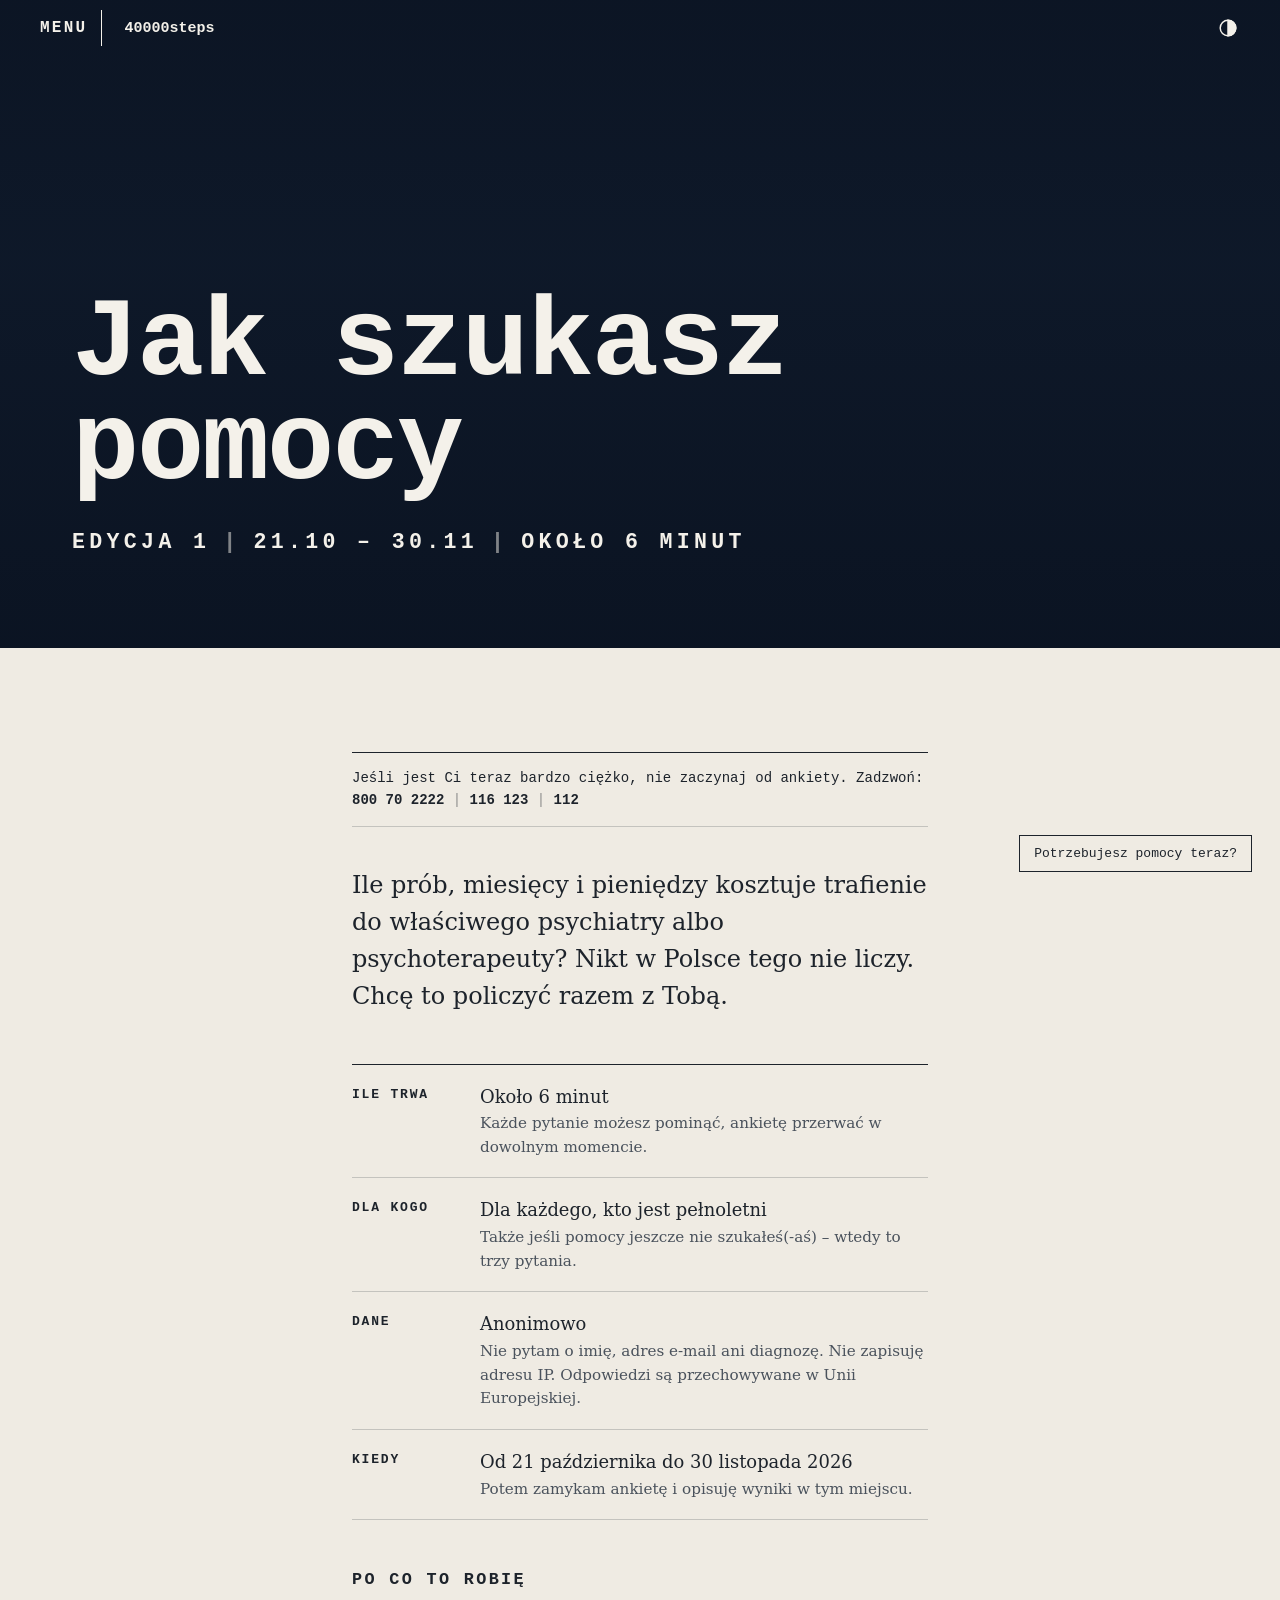
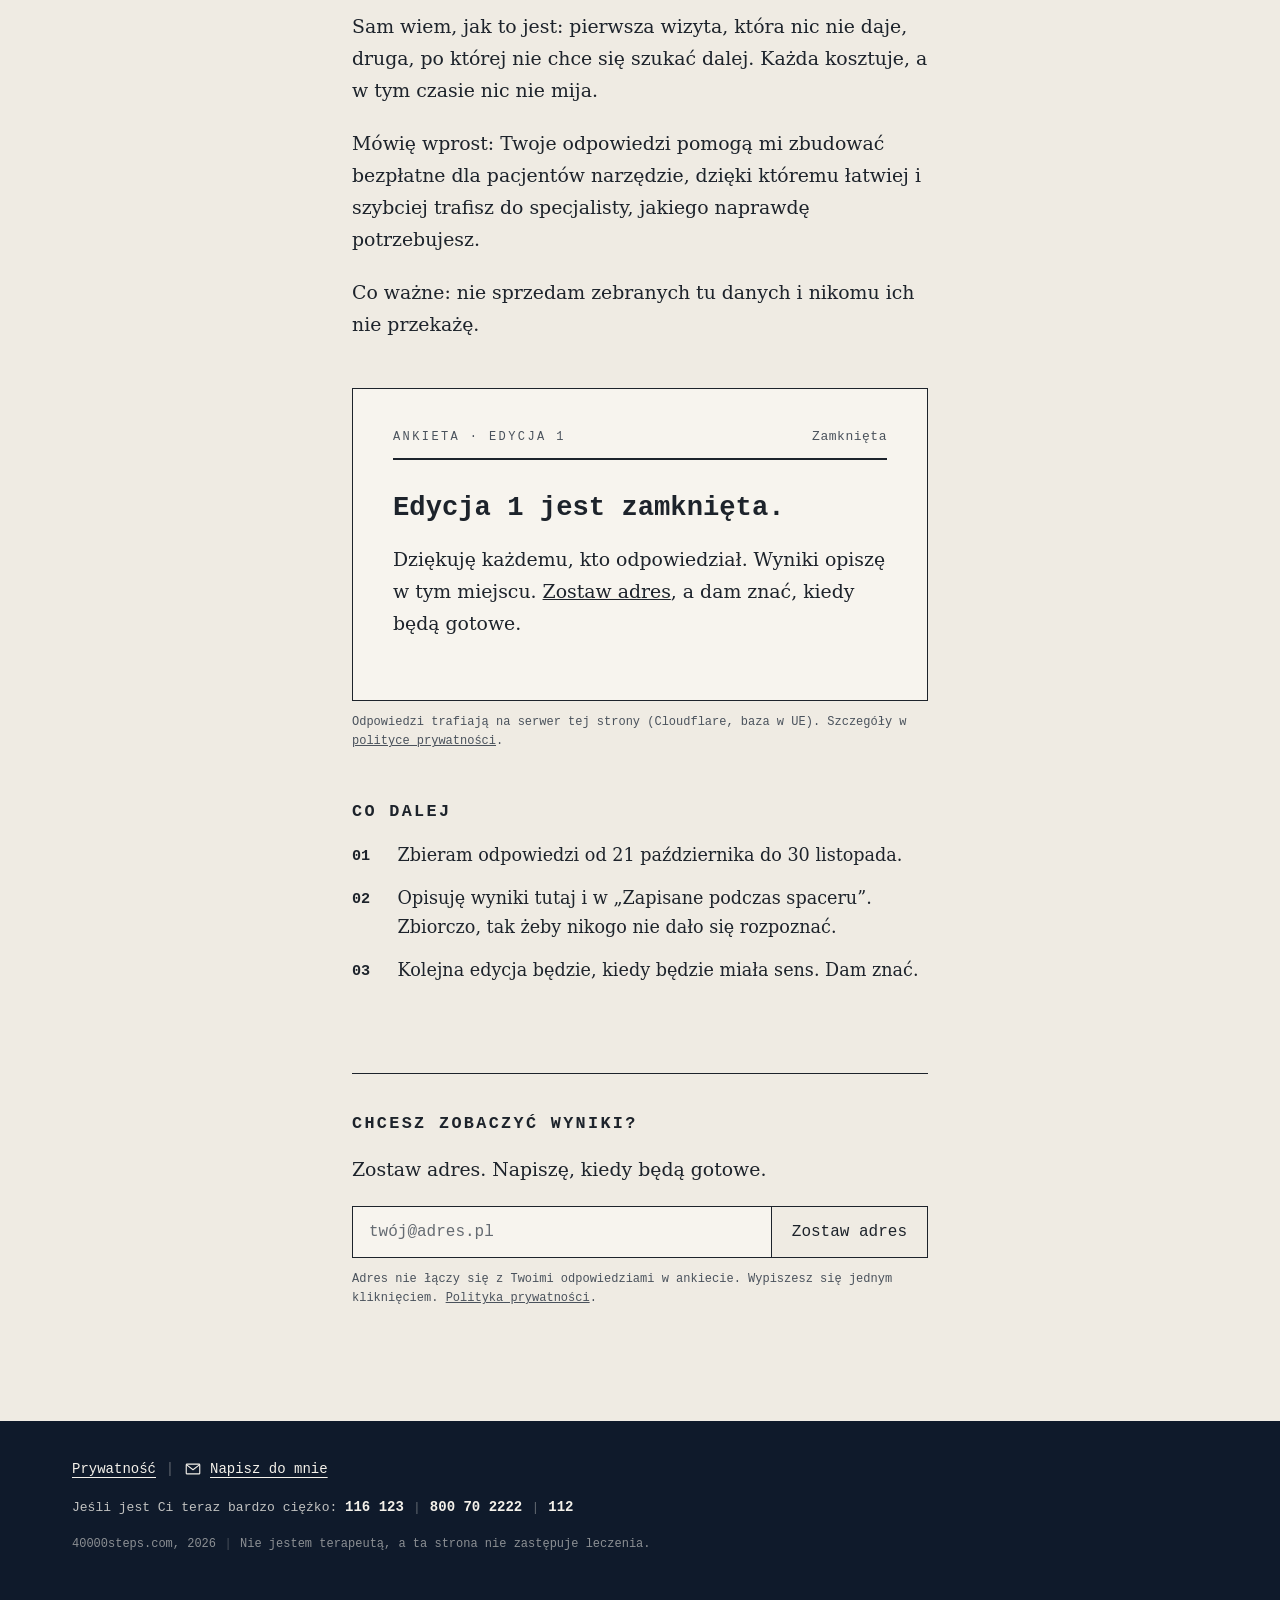
==== public/jak-szukasz-pomocy/index.html @ 0ce2dccd "Ankieta „Jak szukasz pomocy” (edycja 1: 21.10–30.11) Nowa strona /jak-szukasz-pomocy/ z anonimową an" ====
<!doctype html>
<html lang="pl">
<head>
<meta charset="utf-8">
<meta name="viewport" content="width=device-width, initial-scale=1">
<link rel="icon" href="/favicon.ico" sizes="any">
<link rel="icon" href="/favicon.svg" type="image/svg+xml">
<link rel="apple-touch-icon" href="/apple-touch-icon.png">
<link rel="manifest" href="/site.webmanifest">
<title>Jak szukasz pomocy — ankieta, edycja 1 · 40000 kroków</title>
<meta name="description" content="Ile prób, miesięcy i pieniędzy kosztuje trafienie do właściwego psychiatry albo psychoterapeuty? Anonimowa ankieta, około 6 minut. Edycja 1: 21 października – 30 listopada 2026.">
<link rel="canonical" href="https://40000steps.com/jak-szukasz-pomocy/">
<meta property="og:title" content="Jak szukasz pomocy — anonimowa ankieta">
<meta property="og:description" content="Ile prób, miesięcy i pieniędzy kosztuje trafienie do właściwego specjalisty? Około 6 minut, do 30 listopada.">
<meta property="og:image" content="https://40000steps.com/assets/img/beach-6325.jpg">
<meta property="og:url" content="https://40000steps.com/jak-szukasz-pomocy/">
<meta property="og:type" content="website">
<meta property="og:image:alt" content="Zadeptany piasek, setki śladów w różnych kierunkach">
<meta property="og:locale" content="pl_PL">
<meta property="og:site_name" content="40000 kroków">
<meta name="twitter:card" content="summary_large_image">
<meta name="robots" content="index, follow, max-image-preview:large">
<meta name="theme-color" content="#0f1a2b">
<script>
/* Tryb widoku ustawiany przed pierwszym renderem, bez mignięcia */
(function () {
  var pref = "auto"; try { pref = localStorage.getItem("view") || "auto"; } catch (e) {}
  var m = function (q) { return window.matchMedia && matchMedia(q).matches; };
  var t = pref !== "auto" ? pref : m("(prefers-contrast: more)") || m("(forced-colors: active)") ? "contrast" : m("(prefers-color-scheme: dark)") ? "night" : "light";
  document.documentElement.setAttribute("data-theme", t);
  document.documentElement.setAttribute("data-view", pref);
})();
</script>
<style>
  /* Fonts (self-hosted) */
  @font-face { font-family: "Serif"; font-weight: 400; font-style: normal; font-display: swap; src: url(/assets/fonts/source-serif-4-latin-400-normal.woff2) format("woff2"); unicode-range: U+0000-00FF, U+2000-206F, U+20AC, U+2122; }
  @font-face { font-family: "Serif"; font-weight: 400; font-style: normal; font-display: swap; src: url(/assets/fonts/source-serif-4-latin-ext-400-normal.woff2) format("woff2"); unicode-range: U+0100-024F, U+1E00-1EFF; }
  @font-face { font-family: "Serif"; font-weight: 400; font-style: italic; font-display: swap; src: url(/assets/fonts/source-serif-4-latin-400-italic.woff2) format("woff2"); unicode-range: U+0000-00FF, U+2000-206F; }
  @font-face { font-family: "Serif"; font-weight: 400; font-style: italic; font-display: swap; src: url(/assets/fonts/source-serif-4-latin-ext-400-italic.woff2) format("woff2"); unicode-range: U+0100-024F; }
  @font-face { font-family: "Serif"; font-weight: 600; font-style: normal; font-display: swap; src: url(/assets/fonts/source-serif-4-latin-600-normal.woff2) format("woff2"); unicode-range: U+0000-00FF, U+2000-206F; }
  @font-face { font-family: "Serif"; font-weight: 600; font-style: normal; font-display: swap; src: url(/assets/fonts/source-serif-4-latin-ext-600-normal.woff2) format("woff2"); unicode-range: U+0100-024F; }
  @font-face { font-family: "Mono"; font-weight: 400; font-display: swap; src: url(/assets/fonts/courier-prime-latin-400-normal.woff2) format("woff2"); unicode-range: U+0000-00FF, U+2000-206F; }
  @font-face { font-family: "Mono"; font-weight: 400; font-display: swap; src: url(/assets/fonts/courier-prime-latin-ext-400-normal.woff2) format("woff2"); unicode-range: U+0100-024F; }
  @font-face { font-family: "Mono"; font-weight: 700; font-display: swap; src: url(/assets/fonts/courier-prime-latin-700-normal.woff2) format("woff2"); unicode-range: U+0000-00FF, U+2000-206F; }
  @font-face { font-family: "Mono"; font-weight: 700; font-display: swap; src: url(/assets/fonts/courier-prime-latin-ext-700-normal.woff2) format("woff2"); unicode-range: U+0100-024F; }

  /* ── Tryby widoku: jasny (domyślny), nocny, wysoki kontrast ── */
  :root {
    color-scheme: light;
    --sand: #efebe3;
    --sand-deep: #e3ddd1;
    --ink: #1d232b;
    --ink-soft: #4a525c;
    --night: #0f1a2b;
    --paper-on-night: #f4f1ea;
    --on-night-soft: rgba(244,241,234,.78);
    --line: #1d232b;
    --field: #f7f4ee;
    --placeholder: #656b72;
    --err: #8a2c1f;
    --bar-bg: rgba(239,235,227,.92);
    --bar-edge: rgba(29,35,43,.08);
    --foot-edge: transparent;
    --img-filter: none;
    --soft: .7;
    --mono: "Mono", "Courier New", monospace;
    --serif: "Serif", Georgia, serif;
  }
  :root[data-theme="night"] {
    color-scheme: dark;
    --sand: #121924;
    --sand-deep: #1a2330;
    --ink: #e6e1d6;
    --ink-soft: #aab0b8;
    --night: #0a1019;
    --paper-on-night: #e6e1d6;
    --on-night-soft: rgba(230,225,214,.8);
    --line: #e6e1d6;
    --field: #1a2330;
    --placeholder: #8f969e;
    --err: #f2a493;
    --bar-bg: rgba(18,25,36,.94);
    --bar-edge: rgba(230,225,214,.1);
    --foot-edge: rgba(230,225,214,.12);
    --img-filter: brightness(.82) saturate(.9);
    --soft: .78;
  }
  :root[data-theme="contrast"] {
    color-scheme: dark;
    --sand: #000;
    --sand-deep: #000;
    --ink: #fff;
    --ink-soft: #fff;
    --night: #000;
    --paper-on-night: #fff;
    --on-night-soft: #fff;
    --line: #fff;
    --field: #000;
    --placeholder: #d6d6d6;
    --err: #ffb3a6;
    --bar-bg: #000;
    --bar-edge: #fff;
    --foot-edge: #fff;
    --img-filter: none;
    --soft: 1;
    --focus: #ffd400;
  }
  :focus-visible { outline: 3px solid var(--focus, currentColor); outline-offset: 3px; }
  :root[data-theme="contrast"] a:not(.wordmark) { text-decoration: underline !important; text-underline-offset: 4px; }
  :root[data-theme="contrast"] .hero { background-image: linear-gradient(180deg, rgba(0,0,0,.7), rgba(0,0,0,.55) 50%, rgba(0,0,0,.9)), url(/assets/img/hero.jpg) !important; }
  :root[data-theme="contrast"] .btn, :root[data-theme="contrast"] form.sub input, :root[data-theme="contrast"] .cta, :root[data-theme="contrast"] .news { border-width: 2px; }
  figure img { filter: var(--img-filter); }
  * { box-sizing: border-box; margin: 0; padding: 0; }
  body { background: var(--sand); color: var(--ink); font-family: var(--serif); -webkit-font-smoothing: antialiased; }
  a { color: inherit; }

  .bar { position: absolute; inset: 0 0 auto 0; z-index: 20; height: 56px; display: flex; align-items: center; gap: 16px; padding: 0 clamp(16px, 4vw, 40px); color: var(--paper-on-night); }
  .bar .wordmark { font-family: var(--mono); font-weight: 700; font-size: 15px; text-decoration: none; color: inherit; }

  .hero { min-height: 72vh; min-height: 72svh; display: flex; flex-direction: column; justify-content: flex-end; color: var(--paper-on-night);
    padding: 96px clamp(16px, 6vw, 72px) clamp(32px, 6vw, 64px);
    background: linear-gradient(180deg, rgba(10,18,32,.6) 0%, rgba(10,18,32,.15) 40%, rgba(10,18,32,.75) 100%), url(/assets/img/beach-6341.jpg) center 40% / cover no-repeat var(--night); }
  .hero h1 { font-family: var(--mono); font-weight: 700; font-size: clamp(3rem, 10vw, 7rem); line-height: .92; letter-spacing: -.02em; }
  .hero .kicker { font-family: var(--mono); font-weight: 700; font-size: clamp(1rem, 1.9vw, 1.35rem); letter-spacing: .2em; text-transform: uppercase; margin-top: clamp(14px, 2vw, 24px); }
  .hero .kicker span { white-space: nowrap; }
  .hero .kicker .sep { margin: 0 .6em; opacity: .5; }
  @media (max-width: 600px) { .hero .kicker { display: grid; gap: 4px; } .hero .kicker .sep { display: none; } }

  main { padding: clamp(56px, 9vw, 104px) clamp(16px, 5vw, 32px) 0; }
  .col { max-width: 36rem; margin: 0 auto; }
  .lead { font-size: clamp(1.25rem, 2.2vw, 1.5rem); line-height: 1.55; }
  h2 { font-family: var(--mono); font-weight: 700; font-size: 1.05rem; letter-spacing: .14em; text-transform: uppercase; margin: 3em 0 1.2em; }
  p { font-size: clamp(1.08rem, 1.5vw, 1.18rem); line-height: 1.7; margin-bottom: 1.1em; }

  dl.facts { margin-top: 48px; border-top: 1.5px solid var(--ink); }
  dl.facts > div { display: grid; grid-template-columns: 11ch 1fr; gap: 16px; padding: 18px 0; border-bottom: 1px solid color-mix(in srgb, var(--ink) 20%, transparent); }
  dl.facts dt { font-family: var(--mono); font-weight: 700; font-size: 13px; letter-spacing: .14em; text-transform: uppercase; padding-top: 4px; }
  dl.facts dd { font-size: 1.12rem; line-height: 1.55; }
  dl.facts dd small { display: block; font-size: .95rem; color: var(--ink-soft); margin-top: 2px; }
  .tbd { background: #f3e2b8; color: #1d232b; padding: 0 4px; }

  ol.steps { list-style: none; counter-reset: s; }
  ol.steps li { counter-increment: s; display: grid; grid-template-columns: 3ch 1fr; gap: 12px; font-size: 1.1rem; line-height: 1.65; margin-bottom: 14px; }
  ol.steps li::before { content: counter(s, decimal-leading-zero); font-family: var(--mono); font-weight: 700; font-size: .95rem; padding-top: 3px; }

  .btn { font-family: var(--mono); font-size: 1rem; display: inline-flex; justify-content: center; align-items: center; gap: 10px; padding: 14px 20px; border: 1.5px solid var(--ink); color: var(--ink); text-decoration: none; background: transparent; cursor: pointer; }
  .btn.solid { background: var(--ink); color: var(--sand); }
  .btn:hover, .btn:focus-visible { background: var(--ink); color: var(--sand); }
  dl.facts a.place { text-decoration: underline; text-decoration-thickness: 1px; text-underline-offset: 4px; }
  dl.facts a.place:hover { text-decoration-thickness: 2px; }

  .rsvp { margin-top: clamp(56px, 8vw, 88px); padding-top: 40px; border-top: 1.5px solid var(--ink); }
  .rsvp h2 { margin-top: 0; }
  .rsvp form { display: grid; gap: 14px; }
  .rsvp label { font-family: var(--mono); font-size: 13px; letter-spacing: .1em; text-transform: uppercase; display: grid; gap: 6px; }
  .rsvp input { font-family: var(--mono); font-size: 1rem; text-transform: none; letter-spacing: 0; padding: 15px 16px; border: 1.5px solid var(--ink); background: var(--field); color: var(--ink); }
  .rsvp input:focus { outline: 2px solid var(--ink); outline-offset: 2px; }
  .rsvp .btn { margin-top: 6px; }
  .note { font-family: var(--mono); font-size: 12px; line-height: 1.6; color: var(--ink-soft); }
  .note.err { color: var(--err); }
  .done { display: none; }
  .done.on { display: block; }
  .done .big { font-family: var(--mono); font-weight: 700; font-size: clamp(1.4rem, 3vw, 1.8rem); line-height: 1.3; margin-bottom: 16px; }



  /* ── Menu ── */
  .menu-btn { font-family: var(--mono); font-weight: 700; font-size: 16px; letter-spacing: .14em; text-transform: uppercase; background: none; border: 0; color: inherit; cursor: pointer; padding: 10px 14px 10px 0; margin-right: 6px; border-right: 1.5px solid currentColor; line-height: 1; }
  .menu-btn:hover, .menu-btn:focus-visible { text-decoration: underline; text-underline-offset: 4px; }
  .scrim { position: fixed; inset: 0; z-index: 40; background: rgba(10,18,32,.35); opacity: 0; visibility: hidden; transition: opacity .35s ease, visibility 0s linear .35s; }
  .panel { position: fixed; top: 0; left: 0; bottom: 0; z-index: 50; width: min(420px, 100vw);
    background: var(--night); color: var(--paper-on-night);
    padding: 22px clamp(24px, 4vw, 40px) 32px; display: flex; flex-direction: column;
    transform: translateX(-100%); visibility: hidden;
    transition: transform .45s cubic-bezier(.2,.7,.2,1), visibility 0s linear .45s; }
  body.menu-open .scrim { opacity: 1; visibility: visible; transition: opacity .35s ease; }
  body.menu-open .panel { transform: none; visibility: visible; transition: transform .45s cubic-bezier(.2,.7,.2,1); }
  body.menu-open { overflow: hidden; }
  .panel .close { align-self: flex-start; font-family: var(--mono); font-weight: 700; font-size: 16px; letter-spacing: .12em; text-transform: uppercase; background: none; border: 0; color: inherit; cursor: pointer; padding: 8px 0; }
  .panel .close:hover, .panel .close:focus-visible { text-decoration: underline; text-underline-offset: 4px; }
  .panel nav { margin-top: clamp(40px, 10vh, 96px); }
  .panel nav ul { list-style: none; }
  .panel nav li + li { margin-top: 28px; }
  .panel nav a { display: block; color: inherit; text-decoration: none; }
  .panel nav .t { font-family: var(--mono); font-weight: 700; font-size: clamp(1.7rem, 4vw, 2.1rem); line-height: 1.1; }
  .panel nav .s { display: block; font-family: var(--serif); font-style: italic; font-size: 1rem; opacity: var(--soft); margin-top: 6px; }
  .panel nav a:hover .t, .panel nav a:focus-visible .t { text-decoration: underline; text-decoration-thickness: 1.5px; text-underline-offset: 6px; }
  .panel nav a[aria-current="page"] .t::after { content: " ·"; opacity: .5; }
  .panel .foot { margin-top: auto; font-family: var(--mono); font-size: 13px; line-height: 1.7; display: grid; gap: 18px; }
  .panel .foot .links a { color: inherit; opacity: .85; }
  .panel .foot .crisis { color: var(--on-night-soft); }
  .panel .foot .crisis a { color: var(--paper-on-night); font-weight: 700; font-size: 14px; text-decoration: none; }
  .panel .foot a { color: inherit; }
  .panel .foot .sep { margin: 0 .7em; opacity: .45; }
  @media (prefers-reduced-motion: reduce) { .panel, .scrim, body.menu-open .panel, body.menu-open .scrim { transition: none; } }


  footer { background: var(--night); color: var(--on-night-soft); border-top: 1.5px solid var(--foot-edge); font-family: "Mono", "Courier New", monospace; font-size: 13px; line-height: 1.6; padding: 36px clamp(16px, 6vw, 72px) 96px; }
  footer .foot-in { display: grid; gap: 16px; justify-items: start; }
  footer p { margin: 0; font-size: 13px; line-height: 1.6; color: inherit; }
  footer a { color: var(--paper-on-night); }
  footer .foot-links { display: flex; align-items: center; flex-wrap: wrap; font-size: 14px; }
  footer .foot-links a { text-decoration: underline; text-decoration-thickness: 1px; text-underline-offset: 4px; }
  footer .foot-links a:hover, footer .foot-links a:focus-visible { text-decoration-thickness: 2px; }
  footer a.contact { display: inline-flex; align-items: center; gap: 8px; text-decoration: none; }
  footer a.contact span { text-decoration: underline; text-decoration-thickness: 1px; text-underline-offset: 4px; }
  footer a.contact:hover span, footer a.contact:focus-visible span { text-decoration-thickness: 2px; }
  footer .foot-help a { text-decoration: none; font-weight: 700; font-size: 14px; }
  footer .nums { white-space: nowrap; }
  footer .sep { margin: 0 .7em; opacity: .45; }
  footer .foot-meta { font-size: 12px; opacity: var(--soft); }
  @media (max-width: 600px) { footer .nums { display: block; margin-top: 2px; } }
  .rsvp { margin-bottom: clamp(72px, 10vw, 112px); }
  /* ── Przełącznik widoku ── */
  .view-btn { flex: none; display: inline-flex; align-items: center; justify-content: center; width: 44px; height: 44px; margin-right: -10px; color: inherit; background: none; border: 0; border-radius: 50%; cursor: pointer; }
  .view-btn svg { width: 22px; height: 22px; flex: none; transition: transform .3s; }
  .view-btn:hover svg, .view-btn[aria-expanded="true"] svg { transform: rotate(180deg); }
  @media (prefers-reduced-motion: reduce) { .view-btn svg { transition: none; } }
  .view-pop { position: fixed; z-index: 30; top: 64px; right: clamp(16px, 4vw, 40px); width: min(340px, calc(100vw - 32px)); background: var(--sand); color: var(--ink); border: 1.5px solid var(--ink); padding: 18px 20px 8px; box-shadow: 0 12px 32px rgba(0,0,0,.18); }
  .view-pop[hidden] { display: none; }
  .view-pop fieldset { border: 0; }
  .view-pop legend { font-family: var(--mono); font-weight: 700; font-size: 11px; letter-spacing: .3em; text-transform: uppercase; margin-bottom: 8px; }
  .view-pop label { display: grid; grid-template-columns: 22px 1fr; gap: 2px 12px; align-items: start; padding: 13px 0; border-top: 1px solid color-mix(in srgb, var(--ink) 18%, transparent); cursor: pointer; }
  .view-pop input { appearance: none; -webkit-appearance: none; width: 20px; height: 20px; margin-top: 1px; border: 2px solid var(--ink); border-radius: 50%; background: transparent; cursor: pointer; }
  .view-pop input:checked { background: radial-gradient(circle, var(--ink) 0 4.5px, transparent 5px); }
  .view-pop .vt { font-family: var(--mono); font-weight: 700; font-size: 15px; }
  .view-pop .vs { grid-column: 2; font-family: var(--serif); font-style: italic; font-size: .95rem; color: var(--ink-soft); line-height: 1.35; }
  :root[data-theme="contrast"] .view-pop { border-width: 2px; box-shadow: none; }
  :root[data-theme="contrast"] .view-pop label { border-top-color: #fff; }
  .view-btn { margin-left: auto; }
  .rsvp { margin-bottom: 0; }
  .walked { margin: clamp(56px, 8vw, 88px) 0 clamp(72px, 10vw, 112px); padding-top: 40px; border-top: 1.5px solid var(--ink); }
  .walked h2 { margin-top: 0; }
  .walk-entry + .walk-entry { margin-top: 36px; }
  .walk-date { font-family: var(--mono); font-size: 13px !important; color: var(--ink-soft); margin-bottom: .6em !important; }
  .walk-date .sep { margin: 0 .7em; opacity: .45; }

  /* ── Jak szukasz pomocy ── */
  .hero { background: linear-gradient(180deg, rgba(10,18,32,.62) 0%, rgba(10,18,32,.2) 40%, rgba(10,18,32,.78) 100%), url(/assets/img/beach-6325.jpg) center 45% / cover no-repeat var(--night); }
  :root[data-theme="contrast"] .hero { background-image: linear-gradient(180deg, rgba(0,0,0,.7), rgba(0,0,0,.55) 50%, rgba(0,0,0,.9)), url(/assets/img/beach-6325.jpg) !important; }
  .crisis-line { font-family: var(--mono); font-size: 14px !important; line-height: 1.6 !important; padding: 14px 0; margin-bottom: 40px !important; border-top: 1.5px solid var(--ink); border-bottom: 1px solid color-mix(in srgb, var(--ink) 20%, transparent); }
  .crisis-line a { font-weight: 700; text-decoration: none; white-space: nowrap; }
  .crisis-line .sep { margin: 0 .6em; opacity: .45; }

  .survey { margin-top: 48px; border: 1.5px solid var(--ink); background: var(--field); padding: clamp(22px, 4vw, 40px); scroll-margin-top: 24px; }
  :root[data-theme="contrast"] .survey { border-width: 2px; }
  .sv-top { display: flex; justify-content: space-between; align-items: baseline; gap: 16px; font-family: var(--mono); font-size: 12px; letter-spacing: .2em; text-transform: uppercase; color: var(--ink-soft); }
  .sv-top .sv-count { letter-spacing: .04em; text-transform: none; font-size: 13px; white-space: nowrap; }
  @media (max-width: 480px) { .sv-top { letter-spacing: .1em; } }
  .sv-bar { height: 2px; margin: 14px 0 30px; background: color-mix(in srgb, var(--ink) 15%, transparent); }
  .sv-bar i { display: block; height: 2px; width: 0; background: var(--ink); transition: width .3s ease; }
  @media (prefers-reduced-motion: reduce) { .sv-bar i { transition: none; } }
  .survey fieldset { border: 0; min-width: 0; }
  .sv-legend { padding: 0; }
  .sv-legend:focus { outline: none; }
  .sv-sec { display: block; font-family: var(--mono); font-weight: 700; font-size: 12px; letter-spacing: .16em; text-transform: uppercase; color: var(--ink-soft); margin-bottom: 10px; }
  .sv-q { display: block; font-family: var(--serif); font-weight: 600; font-size: clamp(1.2rem, 2.4vw, 1.42rem); line-height: 1.35; }
  .sv-hint { font-style: italic; color: var(--ink-soft); font-size: 1rem !important; margin: 8px 0 0 !important; }
  .sv-big { font-family: var(--mono); font-weight: 700; font-size: clamp(1.35rem, 2.8vw, 1.7rem); line-height: 1.3; margin-bottom: 18px; }
  .sv-big:focus { outline: none; }
  .sv-opts { display: grid; gap: 8px; margin-top: 18px; }
  .sv-opts.two { grid-template-columns: repeat(2, minmax(0, 1fr)); }
  @media (max-width: 640px) { .sv-opts.two { grid-template-columns: 1fr; } }
  .sv-opt { display: grid; grid-template-columns: 20px 1fr; gap: 12px; align-items: start; padding: 12px 14px; min-height: 48px; border: 1.5px solid color-mix(in srgb, var(--ink) 35%, transparent); cursor: pointer; font-size: 1.02rem; line-height: 1.4; }
  .sv-opt:hover { border-color: var(--ink); }
  .sv-opt input { appearance: none; -webkit-appearance: none; width: 18px; height: 18px; margin: 2px 0 0; border: 1.5px solid currentColor; background: transparent; cursor: pointer; }
  .sv-opt input[type="radio"] { border-radius: 50%; }
  .sv-opt:has(input:checked) { background: var(--ink); color: var(--sand); border-color: var(--ink); }
  .sv-opt input[type="radio"]:checked { background: radial-gradient(circle, currentColor 0 3.5px, transparent 4px); }
  .sv-opt input[type="checkbox"]:checked { background: currentColor; }
  .sv-opt:has(input:focus-visible) { outline: 3px solid var(--focus, var(--ink)); outline-offset: 2px; }
  .sv-group + .sv-group { margin-top: 22px; }
  .sv-glabel { font-family: var(--mono); font-weight: 700; font-size: 13px; letter-spacing: .12em; text-transform: uppercase; margin-bottom: 10px; padding: 0; }
  .sv-chips { display: flex; flex-wrap: wrap; gap: 8px; }
  .sv-chip { position: relative; display: inline-flex; align-items: center; justify-content: center; min-height: 44px; min-width: 52px; padding: 10px 16px; border: 1.5px solid color-mix(in srgb, var(--ink) 35%, transparent); font-family: var(--mono); font-size: 15px; cursor: pointer; }
  .sv-chip:hover { border-color: var(--ink); }
  .sv-chip input { position: absolute; opacity: 0; width: 1px; height: 1px; pointer-events: none; }
  .sv-chip:has(input:checked) { background: var(--ink); color: var(--sand); border-color: var(--ink); }
  .sv-chip:has(input:focus-visible) { outline: 3px solid var(--focus, var(--ink)); outline-offset: 2px; }
  .sv-scale-ends { display: flex; justify-content: space-between; max-width: 22rem; margin-top: 8px; font-family: var(--mono); font-size: 12px; color: var(--ink-soft); }
  .sv-scale .sv-chips { max-width: 22rem; justify-content: space-between; }
  .sv-text { display: grid; gap: 8px; margin-top: 18px; font-family: var(--mono); font-size: 12px; letter-spacing: .1em; text-transform: uppercase; color: var(--ink-soft); }
  .sv-text textarea { font-family: var(--serif); font-size: 1.05rem; line-height: 1.55; text-transform: none; letter-spacing: 0; color: var(--ink); padding: 14px 16px; border: 1.5px solid var(--ink); background: var(--sand); resize: vertical; min-height: 9rem; }
  .sv-consent { display: grid; grid-template-columns: 22px 1fr; gap: 12px; align-items: start; margin-top: 22px; font-size: 1.02rem; line-height: 1.55; cursor: pointer; }
  .sv-consent input { appearance: none; -webkit-appearance: none; width: 20px; height: 20px; margin-top: 3px; border: 2px solid var(--ink); background: transparent; cursor: pointer; }
  .sv-consent input:checked { background: var(--ink); box-shadow: inset 0 0 0 3px var(--field); }
  .sv-nav { display: flex; justify-content: space-between; align-items: center; gap: 12px; flex-wrap: wrap; margin-top: 32px; }
  .sv-nav .grow { flex: 1; }
  .btn[disabled] { opacity: .4; cursor: not-allowed; }
  .btn[disabled]:hover { background: transparent; color: var(--ink); }
  .btn.solid[disabled]:hover { background: var(--ink); color: var(--sand); }
  .sv-msg { margin-top: 14px !important; }
  .sv-hp { position: absolute; left: -9999px; width: 1px; height: 1px; overflow: hidden; }
  .sv-end p { font-size: 1.1rem; }
  .under { margin-top: 12px; }
  .results { margin-top: clamp(56px, 8vw, 88px); padding-top: 40px; border-top: 1.5px solid var(--ink); margin-bottom: clamp(72px, 10vw, 112px); }
  .results h2 { margin-top: 0; }
  form.sub { display: flex; gap: 0; margin-top: 8px; }
  form.sub input { flex: 1; min-width: 0; font-family: var(--mono); font-size: 1rem; padding: 16px; border: 1.5px solid var(--ink); border-right: 0; background: var(--field); color: var(--ink); }
  form.sub input::placeholder { color: var(--placeholder); opacity: 1; }
  form.sub button[disabled] { opacity: .6; cursor: wait; }
  .results .note { margin-top: 12px; }
  .note.ok { color: var(--ink); }
  .sos { position: fixed; right: clamp(12px, 3vw, 28px); bottom: clamp(12px, 3vw, 28px); z-index: 20; font-family: var(--mono); font-size: 13px; padding: 10px 14px; background: var(--bar-bg); color: var(--ink); border: 1.5px solid var(--ink); text-decoration: none; }
  .sos:hover { background: var(--ink); color: var(--sand); }
</style>
</head>
<body>
<header class="bar">
  <button class="menu-btn" id="menuBtn" type="button" aria-controls="menu" aria-expanded="false">Menu</button>
  <a class="wordmark" href="/">40000steps</a>
  <button class="view-btn" id="viewBtn" type="button" aria-controls="viewPop" aria-expanded="false" aria-label="Wygląd strony: jasny, nocny, wysoki kontrast" title="Wygląd strony">
    <svg viewBox="0 0 24 24" aria-hidden="true" fill="none" stroke="currentColor" stroke-width="1.6"><circle cx="12" cy="12" r="8.5"/><path d="M12 3.5a8.5 8.5 0 0 1 0 17z" fill="currentColor"/></svg>
  </button>
</header>

<section class="hero">
  <h1>Jak szukasz pomocy</h1>
  <p class="kicker"><span>Edycja 1</span><span class="sep">|</span><span>21.10 – 30.11</span><span class="sep">|</span><span>Około 6 minut</span></p>
</section>

<main>
  <div class="col">
    <p class="crisis-line">Jeśli jest Ci teraz bardzo ciężko, nie zaczynaj od ankiety. Zadzwoń: <a href="tel:800702222">800 70 2222</a><span class="sep">|</span><a href="tel:116123">116 123</a><span class="sep">|</span><a href="tel:112">112</a></p>

    <p class="lead">Ile prób, miesięcy i pieniędzy kosztuje trafienie do właściwego psychiatry albo psychoterapeuty? Nikt w Polsce tego nie liczy. Chcę to policzyć razem z Tobą.</p>

    <dl class="facts">
      <div><dt>Ile trwa</dt><dd>Około 6 minut<small>Każde pytanie możesz pominąć, ankietę przerwać w dowolnym momencie.</small></dd></div>
      <div><dt>Dla kogo</dt><dd>Dla każdego, kto jest pełnoletni<small>Także jeśli pomocy jeszcze nie szukałeś(-aś) – wtedy to trzy pytania.</small></dd></div>
      <div><dt>Dane</dt><dd>Anonimowo<small>Nie pytam o imię, adres e-mail ani diagnozę. Nie zapisuję adresu IP. Odpowiedzi są przechowywane w Unii Europejskiej.</small></dd></div>
      <div><dt>Kiedy</dt><dd>Od 21 października do 30 listopada 2026<small>Potem zamykam ankietę i opisuję wyniki w tym miejscu.</small></dd></div>
    </dl>

    <h2>Po co to robię</h2>
    <p>Sam wiem, jak to jest: pierwsza wizyta, która nic nie daje, druga, po której nie chce się szukać dalej. Każda kosztuje, a w tym czasie nic nie mija.</p>
    <p>Mówię wprost: Twoje odpowiedzi pomogą mi zbudować bezpłatne dla pacjentów narzędzie, dzięki któremu łatwiej i szybciej trafisz do specjalisty, jakiego naprawdę potrzebujesz.</p>
    <p>Co ważne: nie sprzedam zebranych tu danych i nikomu ich nie przekażę.</p>

    <section class="survey" id="ankieta" aria-label="Ankieta">
      <div class="sv-top"><span>Ankieta · Edycja 1</span><span class="sv-count" id="svCount">Około 6 minut</span></div>
      <div class="sv-bar" aria-hidden="true"><i id="svBar"></i></div>
      <div id="svBody">
        <p>Ankieta potrzebuje włączonego JavaScriptu. Jeśli wolisz, <a href="mailto:lukasz@40000steps.com">napisz do mnie</a> – opowiedz swoją drogę po swojemu.</p>
      </div>
    </section>
    <p class="note under">Odpowiedzi trafiają na serwer tej strony (Cloudflare, baza w UE). Szczegóły w <a href="/prywatnosc/">polityce prywatności</a>.</p>

    <h2>Co dalej</h2>
    <ol class="steps">
      <li>Zbieram odpowiedzi od 21 października do 30 listopada.</li>
      <li>Opisuję wyniki tutaj i w „Zapisane podczas spaceru”. Zbiorczo, tak żeby nikogo nie dało się rozpoznać.</li>
      <li>Kolejna edycja będzie, kiedy będzie miała sens. Dam znać.</li>
    </ol>

    <section class="results" id="wyniki">
      <h2>Chcesz zobaczyć wyniki?</h2>
      <p>Zostaw adres. Napiszę, kiedy będą gotowe.</p>
      <form class="sub" id="ml-form" method="post" novalidate
            action="https://assets.mailerlite.com/jsonp/2711601/forms/201295463689749769/subscribe">
        <input type="email" name="fields[email]" required autocomplete="email" placeholder="twój@adres.pl" aria-label="Adres e-mail">
        <input type="hidden" name="ml-submit" value="1">
        <input type="hidden" name="anticsrf" value="true">
        <button class="btn" type="submit">Zostaw adres</button>
      </form>
      <p class="note" id="ml-msg" role="status">Adres nie łączy się z Twoimi odpowiedziami w ankiecie. Wypiszesz się jednym kliknięciem. <a href="/prywatnosc/">Polityka prywatności</a>.</p>
    </section>

  </div>
</main>

<footer>
  <div class="foot-in">
    <p class="foot-links"><a href="/prywatnosc/">Prywatność</a><span class="sep">|</span><a class="contact" href="mailto:lukasz@40000steps.com" title="lukasz@40000steps.com"><svg viewBox="0 0 24 24" width="18" height="18" fill="none" stroke="currentColor" stroke-width="1.5" stroke-linecap="round" stroke-linejoin="round" aria-hidden="true"><rect x="3" y="5.5" width="18" height="13" rx="1"/><path d="M3.5 6.5 12 13l8.5-6.5"/></svg><span>Napisz do mnie</span></a></p>
    <p class="foot-help" id="pomoc">Jeśli jest Ci teraz bardzo ciężko: <span class="nums"><a href="tel:116123">116 123</a><span class="sep">|</span><a href="tel:800702222">800 70 2222</a><span class="sep">|</span><a href="tel:112">112</a></span></p>
    <p class="foot-meta">40000steps.com, 2026<span class="sep">|</span>Nie jestem terapeutą, a ta strona nie zastępuje leczenia.</p>
  </div>
</footer>

<a class="sos" href="#pomoc">Potrzebujesz pomocy teraz?</a>

<div class="scrim" id="scrim" hidden></div>
<aside class="panel" id="menu" aria-label="Menu" hidden>
  <button class="close" id="menuClose" type="button">✕ Zamknij</button>
  <nav>
    <ul>
      <li><a href="/manifest/"><span class="t">Manifest</span><span class="s">40000 kroków. Skąd to miejsce.</span></a></li>
      <li><a href="/spacery/"><span class="t">Spacery</span><span class="s">Piątek, 16.10, 17:00 · Sopot</span></a></li>
      <li><a href="/jak-szukasz-pomocy/" aria-current="page"><span class="t">Jak szukasz pomocy</span><span class="s">Ankieta, edycja 1 · do 30.11</span></a></li>
    </ul>
  </nav>
  <div class="foot">
    <p class="links"><a href="/prywatnosc/">Prywatność</a><span class="sep">|</span><a href="mailto:lukasz@40000steps.com">Napisz do mnie</a></p>
    <p class="crisis">Jeśli jest Ci teraz bardzo ciężko:<br><a href="tel:116123">116 123</a><span class="sep">|</span><a href="tel:800702222">800 70 2222</a><span class="sep">|</span><a href="tel:112">112</a></p>
  </div>
</aside>
<script>
(function () {
  var btn = document.getElementById('menuBtn'), panel = document.getElementById('menu'),
      scrim = document.getElementById('scrim'), close = document.getElementById('menuClose'), last;
  if (!btn) return;
  function open() {
    last = document.activeElement;
    panel.hidden = false; scrim.hidden = false;
    requestAnimationFrame(function () { document.body.classList.add('menu-open'); });
    btn.setAttribute('aria-expanded', 'true');
    setTimeout(function () { close.focus(); }, 50);
  }
  function shut() {
    document.body.classList.remove('menu-open');
    btn.setAttribute('aria-expanded', 'false');
    setTimeout(function () { if (!document.body.classList.contains('menu-open')) { panel.hidden = true; scrim.hidden = true; } }, 460);
    if (last) last.focus();
  }
  btn.addEventListener('click', open);
  close.addEventListener('click', shut);
  scrim.addEventListener('click', shut);
  document.addEventListener('keydown', function (e) { if (e.key === 'Escape' && document.body.classList.contains('menu-open')) shut(); });
  panel.addEventListener('click', function (e) { var a = e.target.closest('a'); if (a && a.getAttribute('href').charAt(0) === '#') shut(); });
})();
</script>
<script>
/* Ankieta „Jak szukasz pomocy” — edycja 1. Odpowiedzi trzymane tylko w pamięci strony do chwili wysłania. */
(function () {
  var END = Date.parse('2026-11-30T23:59:59+01:00');
  var START = Date.parse('2026-10-21T00:00:00+02:00');
  var G7 = ['1', '2', '3', '4–5', '6 lub więcej', 'Wciąż szukam', 'Nie dotyczy'];
  var Q = {
    q1: { s: 'Na start', t: 'one', q: 'Czy zdarzyło Ci się szukać pomocy psychiatry lub psychoterapeuty dla siebie?',
      o: ['Tak, w ciągu ostatnich 2 lat', 'Tak, wcześniej', 'Nie, ale myślę o tym lub myślałem(-am)', 'Nie'] },
    q2: { s: 'Na start', t: 'many', q: 'Co do tej pory Cię powstrzymywało?', h: 'Możesz zaznaczyć kilka.',
      o: ['Nie wiem, do kogo się zgłosić', 'Koszt wizyt', 'Długie kolejki', 'Wstyd lub obawa przed oceną', 'Nie wierzę, że to pomoże', 'Wolę radzić sobie sam(a)', 'Nie potrzebowałem(-am)', 'Inne'] },
    q3: { s: 'A. Pierwszy krok', t: 'one', q: 'Ile czasu minęło od pierwszych trudności do pierwszej wizyty u specjalisty?',
      o: ['Mniej niż 3 miesiące', '3–12 miesięcy', '1–3 lata', 'Ponad 3 lata', 'Nie pamiętam'] },
    q4: { s: 'A. Pierwszy krok', t: 'one', q: 'Do kogo trafiła Twoja pierwsza wizyta?',
      o: ['Psychiatra', 'Psycholog', 'Psychoterapeuta', 'Lekarz rodzinny', 'Coach lub inna osoba', 'Nie wiem, kim była ta osoba'] },
    q5: { s: 'B. Szukanie', t: 'many', q: 'Skąd brałeś(-aś) informacje przy wyborze specjalisty?', h: 'Możesz zaznaczyć kilka.',
      o: ['Polecenie znajomych lub rodziny', 'Portal z opiniami (np. ZnanyLekarz)', 'Wyszukiwarka', 'Skierowanie lub poradnia NFZ', 'Lekarz rodzinny', 'Pakiet medyczny od pracodawcy', 'Media społecznościowe', 'Inne'] },
    q6: { s: 'B. Szukanie', t: 'one', q: 'Gdzie odbywały się wizyty?',
      o: ['Głównie NFZ', 'Głównie prywatnie', 'Głównie pakiet medyczny', 'Mieszanie tych form'] },
    q7: { s: 'C. Kolejne próby', t: 'groups', q: 'U ilu różnych specjalistów byłeś(-aś) co najmniej raz, zanim trafiłeś(-aś) na osobę, z którą zostałeś(-aś)?',
      g: [{ id: 'ter', l: 'Psychoterapeuci', o: G7 }, { id: 'psy', l: 'Psychiatrzy', o: G7 }] },
    q8: { s: 'C. Kolejne próby', t: 'one', q: 'Ile czasu trwało szukanie od pierwszej wizyty do właściwej osoby?',
      o: ['Do miesiąca', '1–3 miesiące', '3–6 miesięcy', '6–12 miesięcy', 'Ponad rok', 'Wciąż szukam'] },
    q9: { s: 'C. Kolejne próby', t: 'one', q: 'Ile mniej więcej wydałeś(-aś) na wizyty, po których nie było dalszej współpracy?',
      o: ['Nic', 'Do 500 zł', '500–1500 zł', '1500–3000 zł', 'Ponad 3000 zł', 'Wolę nie mówić'] },
    q10: { s: 'C. Kolejne próby', t: 'one', q: 'Jeśli leczyłeś(-aś) się lekami: ile razy zmieniano lek lub dawkę, zanim poczułeś(-aś) poprawę?', h: 'Pytanie nieobowiązkowe.',
      o: ['Nie dotyczy', 'Ani razu', '1–2 razy', '3–4 razy', '5 lub więcej', 'Wciąż szukamy', 'Wolę nie mówić'] },
    q11: { s: 'C. Kolejne próby', t: 'one', q: 'Czy po nieudanej wizycie zdarzyło Ci się na dłużej przerwać leczenie?',
      o: ['Nie', 'Tak, na kilka tygodni', 'Tak, na kilka miesięcy', 'Tak, na rok lub dłużej'] },
    q12: { s: 'D. Dopasowanie', t: 'many', max: 3, q: 'Jeśli rezygnowałeś(-aś) ze specjalisty, co o tym zdecydowało?', h: 'Do 3 odpowiedzi.',
      o: ['Nie czułem(-am) się wysłuchany(-a)', 'Nie pasował mi sposób rozmowy', 'Brak efektów', 'Cena', 'Terminy lub dojazd', 'Metoda lub nurt pracy', 'Za szybko lub za łatwo przepisane leki', 'Zachowanie, które uznałem(-am) za niestosowne', 'Nie rezygnowałem(-am)', 'Inne'] },
    q13: { s: 'D. Dopasowanie', t: 'many', max: 3, q: 'Co jest dla Ciebie najważniejsze przy wyborze specjalisty?', h: 'Do 3 odpowiedzi.',
      o: ['Doświadczenie z moim problemem', 'Sposób komunikacji', 'Kwalifikacje (np. certyfikat)', 'Cena', 'Szybki termin', 'Wizyty online lub stacjonarne', 'Płeć specjalisty', 'Wiek specjalisty', 'Nurt terapii', 'Opinie innych pacjentów'] },
    q14: { s: 'D. Dopasowanie', t: 'scale', q: 'Na ile zgadzasz się ze zdaniem: „Przed pierwszą wizytą wiedziałem(-am), czego szukać w specjaliście”?' },
    q15: { s: 'Twoimi słowami', t: 'text', q: 'Co najbardziej pomogłoby Ci szybciej trafić na właściwą osobę?', h: 'Pytanie otwarte, nieobowiązkowe. Nie podawaj nazwisk ani szczegółów, po których dałoby się Cię rozpoznać.' },
    meta: { s: 'Na koniec', t: 'groups', q: 'Kilka informacji o Tobie', h: 'Wszystkie nieobowiązkowe. Pomogą porównać odpowiedzi różnych grup.',
      g: [
        { id: 'wiek', l: 'Wiek', o: ['18–24', '25–34', '35–44', '45–54', '55 lub więcej'] },
        { id: 'plec', l: 'Płeć', o: ['Kobieta', 'Mężczyzna', 'Inna', 'Wolę nie podawać'] },
        { id: 'miejsce', l: 'Miejsce zamieszkania', o: ['Wieś', 'Miasto do 50 tys.', '50–250 tys.', 'Ponad 250 tys.'] }
      ] }
  };
  var YES = ['intro', 'q1', 'q3', 'q4', 'q5', 'q6', 'q7', 'q8', 'q9', 'q10', 'q11', 'q12', 'q13', 'q14', 'q15', 'meta', 'end'];
  var NO = ['intro', 'q1', 'q2', 'q15', 'meta', 'end'];

  var body = document.getElementById('svBody'), bar = document.getElementById('svBar'),
      count = document.getElementById('svCount'), card = document.getElementById('ankieta');
  var st = { step: 0, consent: false, ans: {}, sending: false };

  function esc(s) { return String(s).replace(/[&<>"]/g, function (c) { return { '&': '&amp;', '<': '&lt;', '>': '&gt;', '"': '&quot;' }[c]; }); }
  function path() { var a = st.ans.q1; return (a === Q.q1.o[2] || a === Q.q1.o[3]) ? NO : YES; }
  function id() { var p = path(); return p[Math.min(st.step, p.length - 1)]; }
  function has(k) {
    var v = st.ans[k];
    if (v === undefined || v === null || v === '') return false;
    if (Array.isArray(v)) return v.length > 0;
    if (typeof v === 'object') return Object.keys(v).some(function (x) { return v[x]; });
    return String(v).trim() !== '';
  }

  function optList(k, d) {
    var type = d.t === 'one' ? 'radio' : 'checkbox', v = st.ans[k];
    var h = '<div class="sv-opts' + (d.o.length > 7 ? ' two' : '') + '">';
    d.o.forEach(function (o, i) {
      var on = d.t === 'one' ? v === o : (v || []).indexOf(o) >= 0;
      h += '<label class="sv-opt"><input type="' + type + '" name="' + k + '" value="' + i + '"' + (on ? ' checked' : '') + '><span>' + esc(o) + '</span></label>';
    });
    return h + '</div>';
  }
  function groups(k, d) {
    var v = st.ans[k] || {}, h = '<div style="margin-top:18px">';
    d.g.forEach(function (g) {
      h += '<fieldset class="sv-group"><legend class="sv-glabel">' + esc(g.l) + '</legend><div class="sv-chips">';
      g.o.forEach(function (o, i) {
        h += '<label class="sv-chip"><input type="radio" name="' + k + '.' + g.id + '" value="' + i + '"' + (v[g.id] === o ? ' checked' : '') + '><span>' + esc(o) + '</span></label>';
      });
      h += '</div></fieldset>';
    });
    return h + '</div>';
  }
  function scale(k) {
    var v = st.ans[k], h = '<div class="sv-scale" style="margin-top:18px"><div class="sv-chips">';
    for (var n = 1; n <= 5; n++) h += '<label class="sv-chip"><input type="radio" name="' + k + '" value="' + n + '"' + (v === String(n) ? ' checked' : '') + '><span>' + n + '</span></label>';
    return h + '</div><div class="sv-scale-ends" aria-hidden="true"><span>Zdecydowanie nie</span><span>Zdecydowanie tak</span></div></div>';
  }

  function render(focus) {
    var p = path(), k = id(), d = Q[k], h = '';
    var qs = p.filter(function (x) { return Q[x]; });
    var qn = qs.indexOf(k) + 1;
    bar.style.width = Math.round(st.step / (p.length - 1) * 100) + '%';
    count.textContent = k === 'intro' ? 'Około 6 minut' : k === 'end' ? 'Gotowe' : k === 'meta' ? 'Na koniec' : 'Pytanie ' + qn + ' z ' + (qs.length - 1);

    if (Date.now() > END) {
      count.textContent = 'Zamknięta';
      bar.style.width = '100%';
      body.innerHTML = '<p class="sv-big" tabindex="-1">Edycja 1 jest zamknięta.</p><p>Dziękuję każdemu, kto odpowiedział. Wyniki opiszę w tym miejscu. <a href="#wyniki">Zostaw adres</a>, a dam znać, kiedy będą gotowe.</p>';
      return;
    }

    if (k === 'intro') {
      h = '<p class="sv-big" tabindex="-1">Zanim zaczniesz</p>' +
        '<p>Około 6 minut. Każde pytanie możesz pominąć, a ankietę przerwać w dowolnym momencie. Odpowiedzi są anonimowe – dlatego po wysłaniu nie będę w stanie wskazać ani usunąć konkretnej z nich.</p>' +
        '<label class="sv-consent"><input type="checkbox" id="svConsent"' + (st.consent ? ' checked' : '') + '><span>Mam ukończone 18 lat i zgadzam się na przetwarzanie moich anonimowych odpowiedzi, w tym informacji o zdrowiu, w celu opisanym na tej stronie. <a href="/prywatnosc/">Polityka prywatności</a></span></label>' +
        '<div class="sv-nav"><span class="grow"></span><button class="btn solid" type="button" data-go="next"' + (st.consent ? '' : ' disabled') + '>Zaczynam →</button></div>';
    } else if (k === 'end') {
      h = '<div class="sv-end"><p class="sv-big" tabindex="-1">Dziękuję.</p>' +
        '<p>To, co napisałeś(-aś), zostaje bez Twojego imienia i adresu. Wyniki opiszę zbiorczo w tym miejscu, kiedy zbierze się ich tyle, żeby nikogo nie dało się rozpoznać.</p>' +
        '<p>Jeśli wypełnianie poruszyło coś trudnego, możesz zadzwonić pod <a href="tel:800702222">800 70 2222</a> lub <a href="tel:116123">116 123</a> (całą dobę). Najbliższą poradnię zdrowia psychicznego podpowie Telefoniczna Informacja Pacjenta: <a href="tel:800190590">800 190 590</a>.</p>' +
        '<p>Jeśli chcesz opowiedzieć więcej, <a href="mailto:lukasz@40000steps.com?subject=Jak%20szukam%20pomocy%20%E2%80%93%20rozmowa">napisz do mnie</a> albo przyjdź na <a href="/spacery/">spacer</a>. Wiadomość nie łączy się z Twoimi odpowiedziami w ankiecie.</p></div>';
    } else {
      h = '<fieldset><legend class="sv-legend" tabindex="-1"><span class="sv-sec">' + esc(d.s) + '</span><span class="sv-q">' + esc(d.q) + '</span></legend>' +
        (d.h ? '<p class="sv-hint">' + esc(d.h) + '</p>' : '');
      if (d.t === 'one' || d.t === 'many') h += optList(k, d);
      else if (d.t === 'groups') h += groups(k, d);
      else if (d.t === 'scale') h += scale(k);
      else if (d.t === 'text') h += '<label class="sv-text">Twoja odpowiedź<textarea id="svText" rows="6" maxlength="2000"></textarea></label>';
      h += '</fieldset>';
      if (k === 'meta') h += '<div class="sv-hp" aria-hidden="true"><label>Nie wypełniaj<input type="text" id="svHp" tabindex="-1" autocomplete="off"></label></div>';
      var last = k === 'meta', any = has(k);
      h += '<p class="note sv-msg" id="svMsg" role="status"></p>' +
        '<div class="sv-nav"><button class="btn" type="button" data-go="back">← Wstecz</button>' +
        '<button class="btn' + (any || last ? ' solid' : '') + '" type="button" data-go="next" id="svNext">' + (last ? 'Wyślij' : (any ? 'Dalej' : 'Pomiń')) + ' →</button></div>';
    }
    body.innerHTML = h;
    var ta = document.getElementById('svText');
    if (ta) ta.value = st.ans.q15 || '';
    if (focus) {
      var f = body.querySelector('[tabindex="-1"]');
      if (f) f.focus({ preventScroll: true });
      var r = card.getBoundingClientRect();
      if (r.top < 0 || r.top > window.innerHeight * 0.6) card.scrollIntoView({ behavior: window.matchMedia('(prefers-reduced-motion: reduce)').matches ? 'auto' : 'smooth', block: 'start' });
    }
  }

  function refreshNext() {
    var b = document.getElementById('svNext'); if (!b) return;
    var k = id(), last = k === 'meta', any = has(k);
    var qs = path().filter(function (x) { return Q[x]; });
    if (Q[k] && !last) count.textContent = 'Pytanie ' + (qs.indexOf(k) + 1) + ' z ' + (qs.length - 1);
    b.textContent = (last ? 'Wyślij' : (any ? 'Dalej' : 'Pomiń')) + ' →';
    b.className = 'btn' + (any || last ? ' solid' : '');
  }

  body.addEventListener('change', function (e) {
    var t = e.target, k = id(), d = Q[k], msg = document.getElementById('svMsg');
    if (t.id === 'svConsent') { st.consent = t.checked; body.querySelector('[data-go="next"]').disabled = !t.checked; return; }
    if (!d) return;
    if (d.t === 'one') st.ans[k] = d.o[+t.value];
    else if (d.t === 'scale') st.ans[k] = t.value;
    else if (d.t === 'many') {
      var sel = [].slice.call(body.querySelectorAll('input[name="' + k + '"]:checked')).map(function (x) { return d.o[+x.value]; });
      if (d.max && sel.length > d.max) { t.checked = false; if (msg) msg.textContent = 'Możesz wybrać najwyżej ' + d.max + '.'; return; }
      if (msg) msg.textContent = '';
      st.ans[k] = sel;
    } else if (d.t === 'groups') {
      var parts = t.name.split('.'), g = d.g.filter(function (x) { return x.id === parts[1]; })[0];
      st.ans[k] = st.ans[k] || {};
      st.ans[k][parts[1]] = g.o[+t.value];
    }
    refreshNext();
  });
  body.addEventListener('input', function (e) {
    if (e.target.id === 'svText') { st.ans.q15 = e.target.value; refreshNext(); }
  });
  body.addEventListener('click', function (e) {
    var b = e.target.closest('[data-go]'); if (!b || b.disabled) return;
    if (b.getAttribute('data-go') === 'back') { st.step = Math.max(0, st.step - 1); render(true); return; }
    if (id() === 'meta') return send(b);
    st.step++; render(true);
  });

  function send(btn) {
    if (st.sending) return;
    var msg = document.getElementById('svMsg'), hp = document.getElementById('svHp');
    var keep = path().filter(function (x) { return Q[x]; }), answers = {};
    keep.forEach(function (k) { if (has(k)) answers[k] = st.ans[k]; });
    if (!Object.keys(answers).length) { msg.textContent = 'Nie zaznaczyłeś(-aś) żadnej odpowiedzi. Jeśli chcesz, wróć do któregoś pytania.'; return; }
    st.sending = true; btn.disabled = true; btn.textContent = 'Wysyłam…';
    fetch('/api/ankieta', {
      method: 'POST', headers: { 'content-type': 'application/json' },
      body: JSON.stringify({ edition: 1, consent: st.consent, hp: hp ? hp.value : '', answers: answers })
    }).then(function (r) { return r.json().then(function (d) { return { ok: r.ok && d.ok, d: d }; }); })
      .then(function (r) {
        if (!r.ok) throw (r.d && r.d.error) || 'error';
        st.ans = {}; st.step = path().length - 1; render(true);
      })
      .catch(function (err) {
        st.sending = false; btn.disabled = false; btn.textContent = 'Wyślij →';
        msg.className = 'note sv-msg err';
        msg.textContent = err === 'closed'
          ? 'Ankieta jest już zamknięta. Dziękuję, że chciałeś(-aś) odpowiedzieć.'
          : 'Nie udało się wysłać odpowiedzi. Spróbuj za chwilę – nic nie zginęło, dopóki nie zamkniesz strony.';
      })
      .then(function () { st.sending = false; });
  }

  if (Date.now() < START) { count.textContent = 'Wkrótce'; body.innerHTML = '<p>Ankieta ruszy 21 października.</p>'; return; }
  render(false);
})();
</script>
<script>
/* Zapis na wiadomość o wynikach (MailerLite, ten sam formularz co na stronie głównej) */
(function () {
  var f = document.getElementById('ml-form'), msg = document.getElementById('ml-msg');
  if (!f) return;
  f.addEventListener('submit', function (e) {
    e.preventDefault();
    var email = f.elements['fields[email]'].value.trim();
    if (!/^[^\s@]+@[^\s@]+\.[^\s@]+$/.test(email)) {
      msg.className = 'note err'; msg.textContent = 'Sprawdź, proszę, adres e-mail.'; return;
    }
    var btn = f.querySelector('button'); btn.disabled = true;
    function done() {
      f.reset(); f.style.display = 'none';
      msg.className = 'note ok';
      msg.textContent = 'Dziękuję. Sprawdź skrzynkę i potwierdź zapis — to jeden klik.';
    }
    function fail() {
      msg.className = 'note err';
      msg.textContent = 'Coś poszło nie tak. Spróbuj za chwilę albo napisz do mnie bezpośrednio.';
    }
    fetch(f.action, { method: 'POST', body: new FormData(f) })
      .then(function (r) { return r.json(); })
      .then(function (d) { if (d && d.success === false) throw 'rejected'; done(); })
      .catch(function (e) {
        if (e === 'rejected') return fail();
        return fetch(f.action, { method: 'POST', mode: 'no-cors', body: new FormData(f) }).then(done, fail);
      })
      .finally(function () { btn.disabled = false; });
  });
})();
</script>
<div class="view-pop" id="viewPop" role="dialog" aria-label="Wygląd strony" hidden>
  <fieldset>
    <legend>Wygląd strony</legend>
    <label><input type="radio" name="view" value="auto"><span class="vt">Automatycznie</span><span class="vs">Tak jak w ustawieniach telefonu lub komputera</span></label>
    <label><input type="radio" name="view" value="light"><span class="vt">Jasny</span><span class="vs">Piasek i atrament, na dzień</span></label>
    <label><input type="radio" name="view" value="night"><span class="vt">Nocny</span><span class="vs">Ciemne tło, łagodniejsze dla oczu po zmroku</span></label>
    <label><input type="radio" name="view" value="contrast"><span class="vt">Wysoki kontrast</span><span class="vs">Biel na czerni, największa czytelność</span></label>
  </fieldset>
</div>
<script>
(function () {
  var root = document.documentElement, btn = document.getElementById('viewBtn'),
      pop = document.getElementById('viewPop'), meta = document.querySelector('meta[name="theme-color"]');
  if (!btn) return;
  var colors = { light: '#0f1a2b', night: '#121924', contrast: '#000000' };
  var mq = function (q) { return window.matchMedia ? matchMedia(q) : { matches: false, addEventListener: function () {} }; };
  var dark = mq('(prefers-color-scheme: dark)'), more = mq('(prefers-contrast: more)'), forced = mq('(forced-colors: active)');
  function pref() { try { return localStorage.getItem('view') || 'auto'; } catch (e) { return 'auto'; } }
  function apply(p) {
    var t = p !== 'auto' ? p : (more.matches || forced.matches) ? 'contrast' : dark.matches ? 'night' : 'light';
    root.setAttribute('data-theme', t); root.setAttribute('data-view', p);
    if (meta) meta.setAttribute('content', colors[t]);
    var r = pop.querySelector('input[value="' + p + '"]'); if (r) r.checked = true;
  }
  [dark, more, forced].forEach(function (m) { if (m.addEventListener) m.addEventListener('change', function () { if (pref() === 'auto') apply('auto'); }); });
  pop.addEventListener('change', function (e) {
    if (e.target.name !== 'view') return;
    try { localStorage.setItem('view', e.target.value); } catch (err) {}
    apply(e.target.value);
  });
  function open() { pop.hidden = false; btn.setAttribute('aria-expanded', 'true'); (pop.querySelector('input:checked') || pop.querySelector('input')).focus(); }
  function shut(back) { pop.hidden = true; btn.setAttribute('aria-expanded', 'false'); if (back) btn.focus(); }
  btn.addEventListener('click', function () { pop.hidden ? open() : shut(); });
  document.addEventListener('click', function (e) { if (!pop.hidden && !pop.contains(e.target) && !btn.contains(e.target)) shut(); });
  document.addEventListener('keydown', function (e) { if (e.key === 'Escape' && !pop.hidden) shut(true); });
  apply(pref());
})();
</script>
</body>
</html>
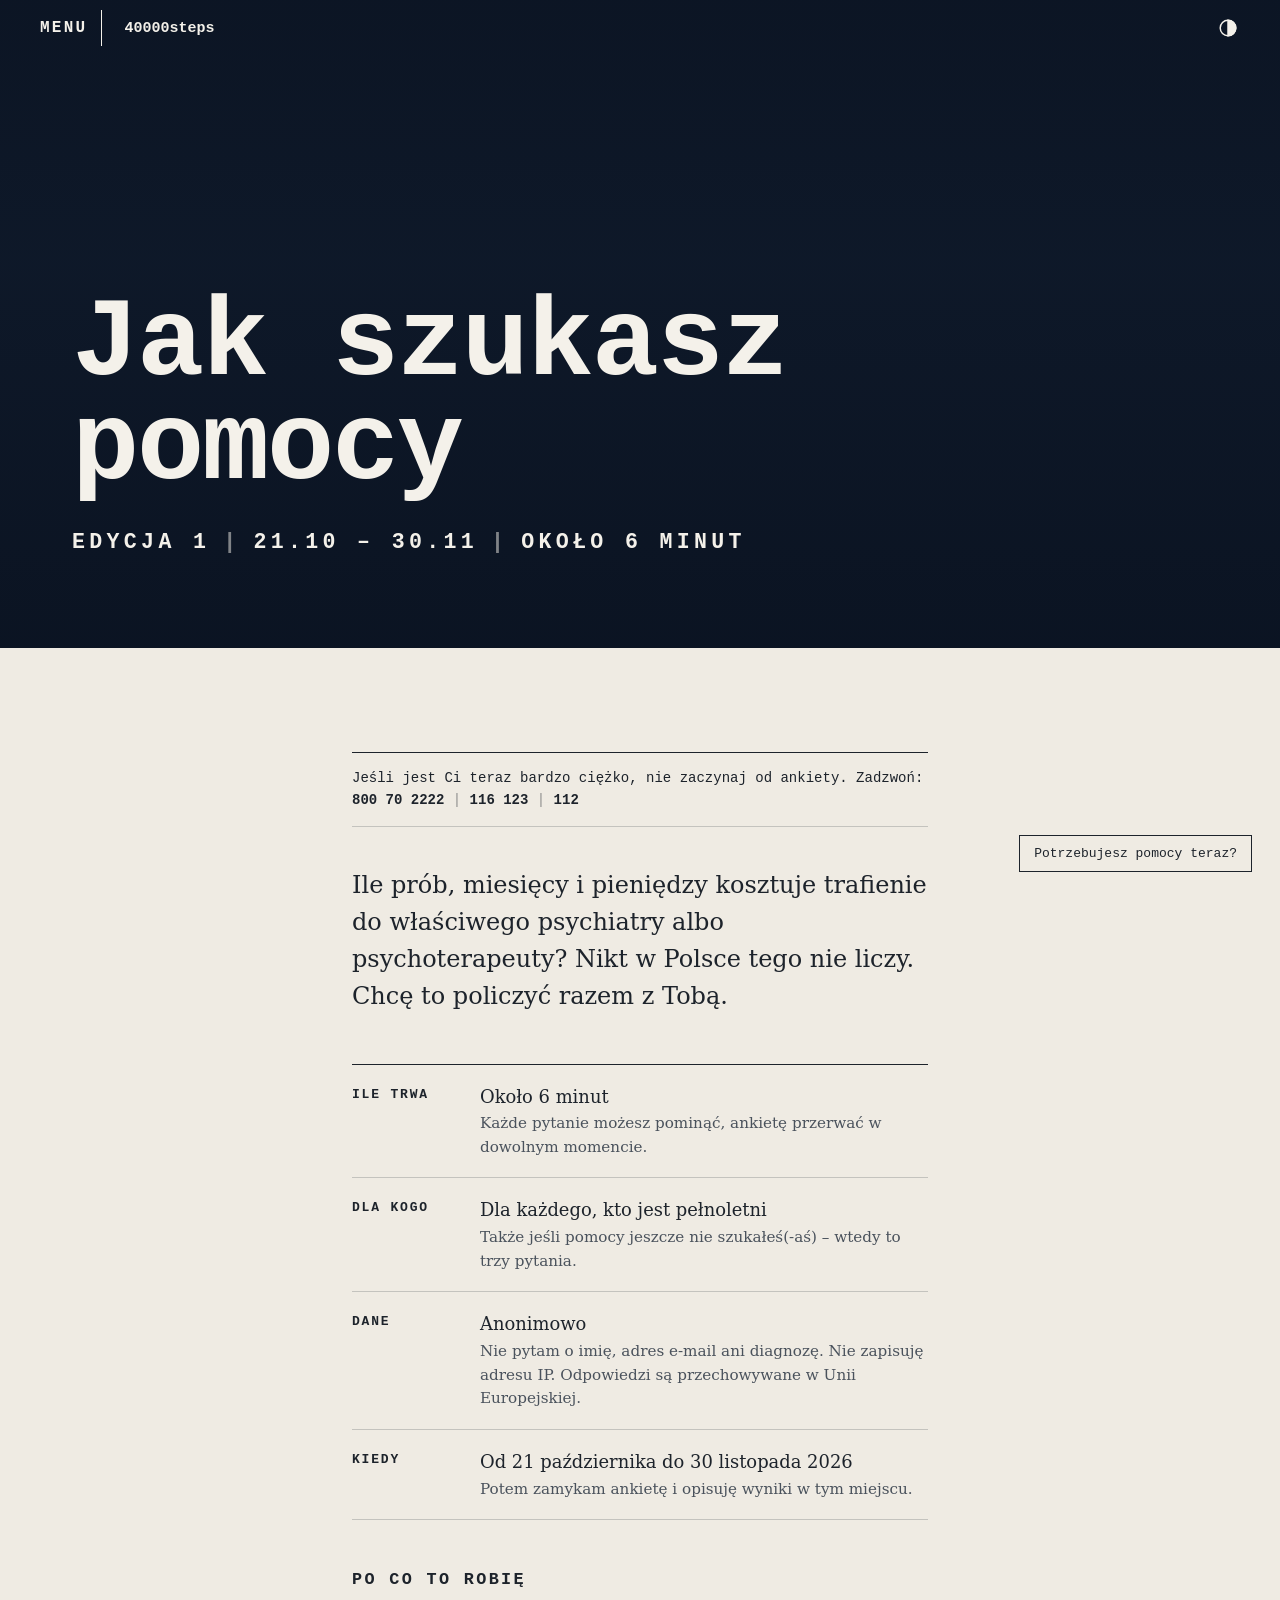
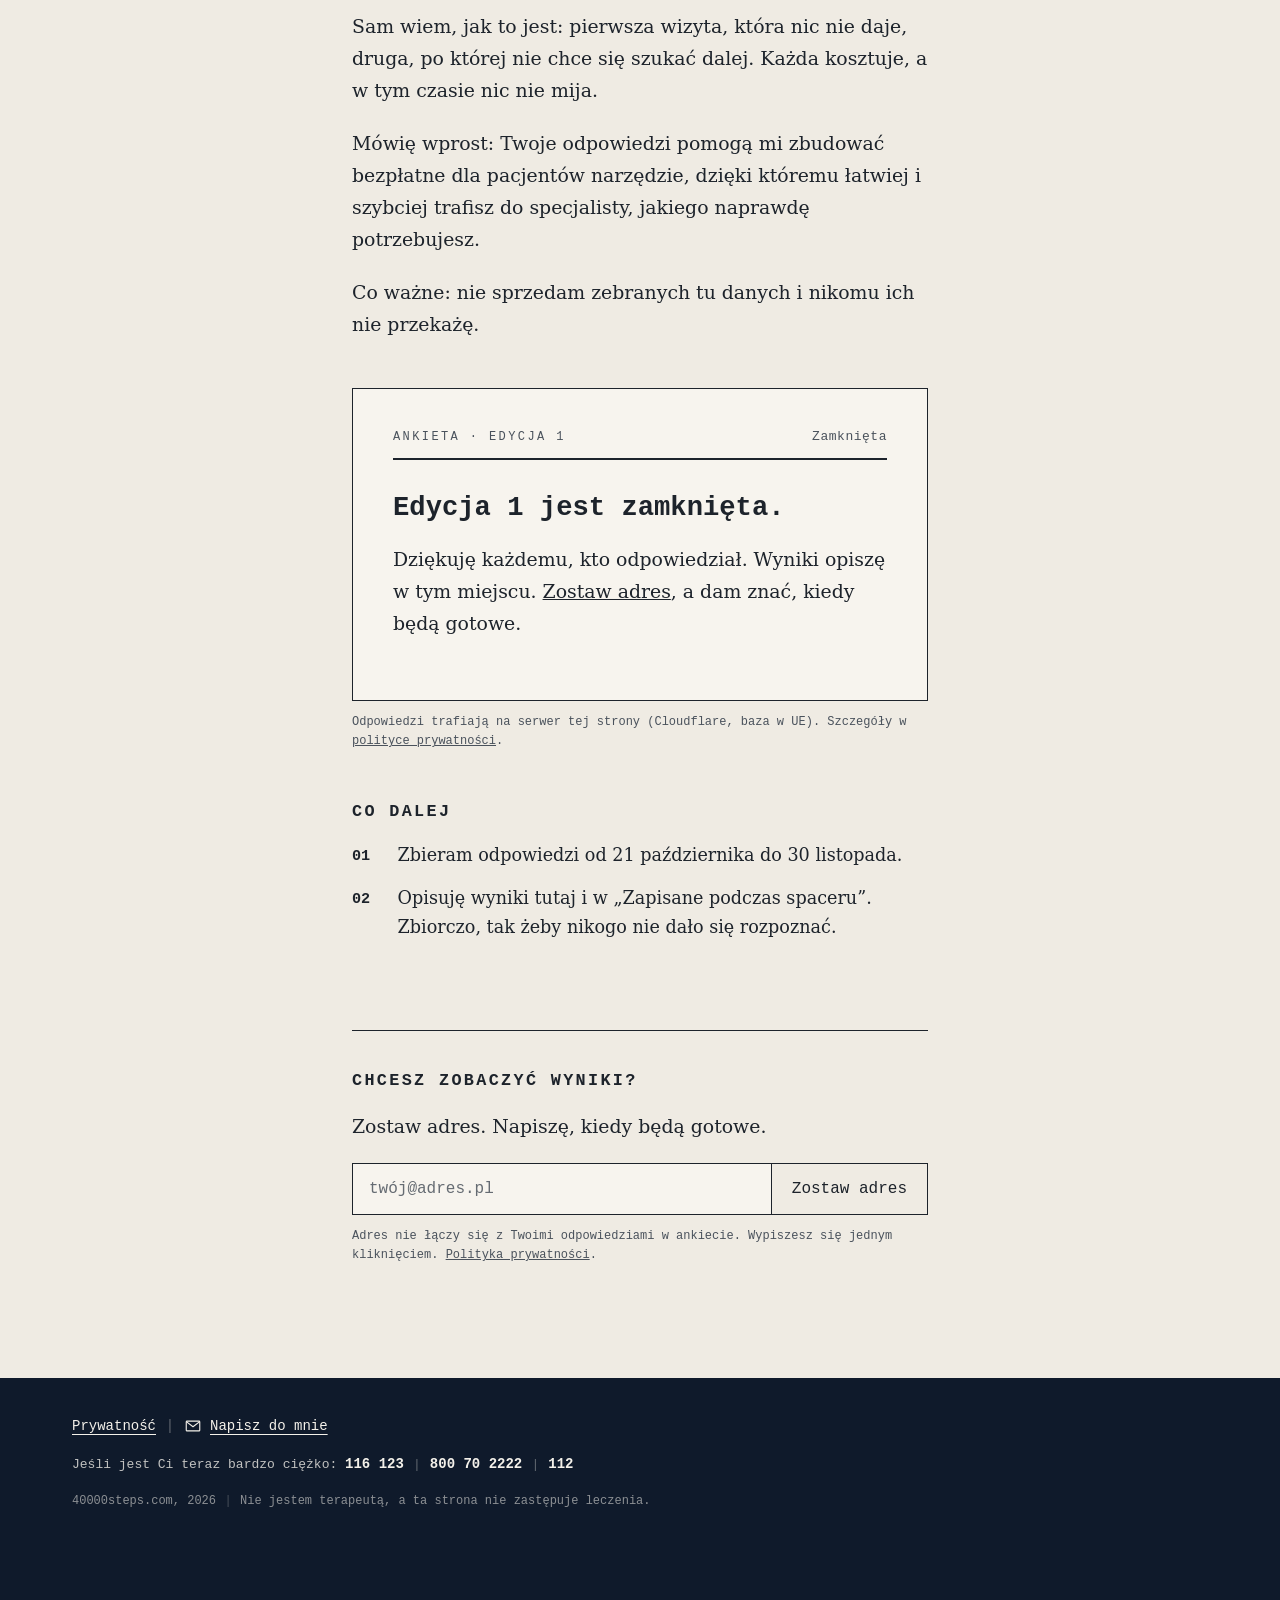
==== commit b6c4be07: "Jak szukasz pomocy: usunięty punkt o kolejnej edycji Co-Authored-By: Claude Opus 5.5 <noreply@anthro" ====
--- a/public/jak-szukasz-pomocy/index.html
+++ b/public/jak-szukasz-pomocy/index.html
@@ -350,7 +350,6 @@
     <ol class="steps">
       <li>Zbieram odpowiedzi od 21 października do 30 listopada.</li>
       <li>Opisuję wyniki tutaj i w „Zapisane podczas spaceru”. Zbiorczo, tak żeby nikogo nie dało się rozpoznać.</li>
-      <li>Kolejna edycja będzie, kiedy będzie miała sens. Dam znać.</li>
     </ol>
 
     <section class="results" id="wyniki">
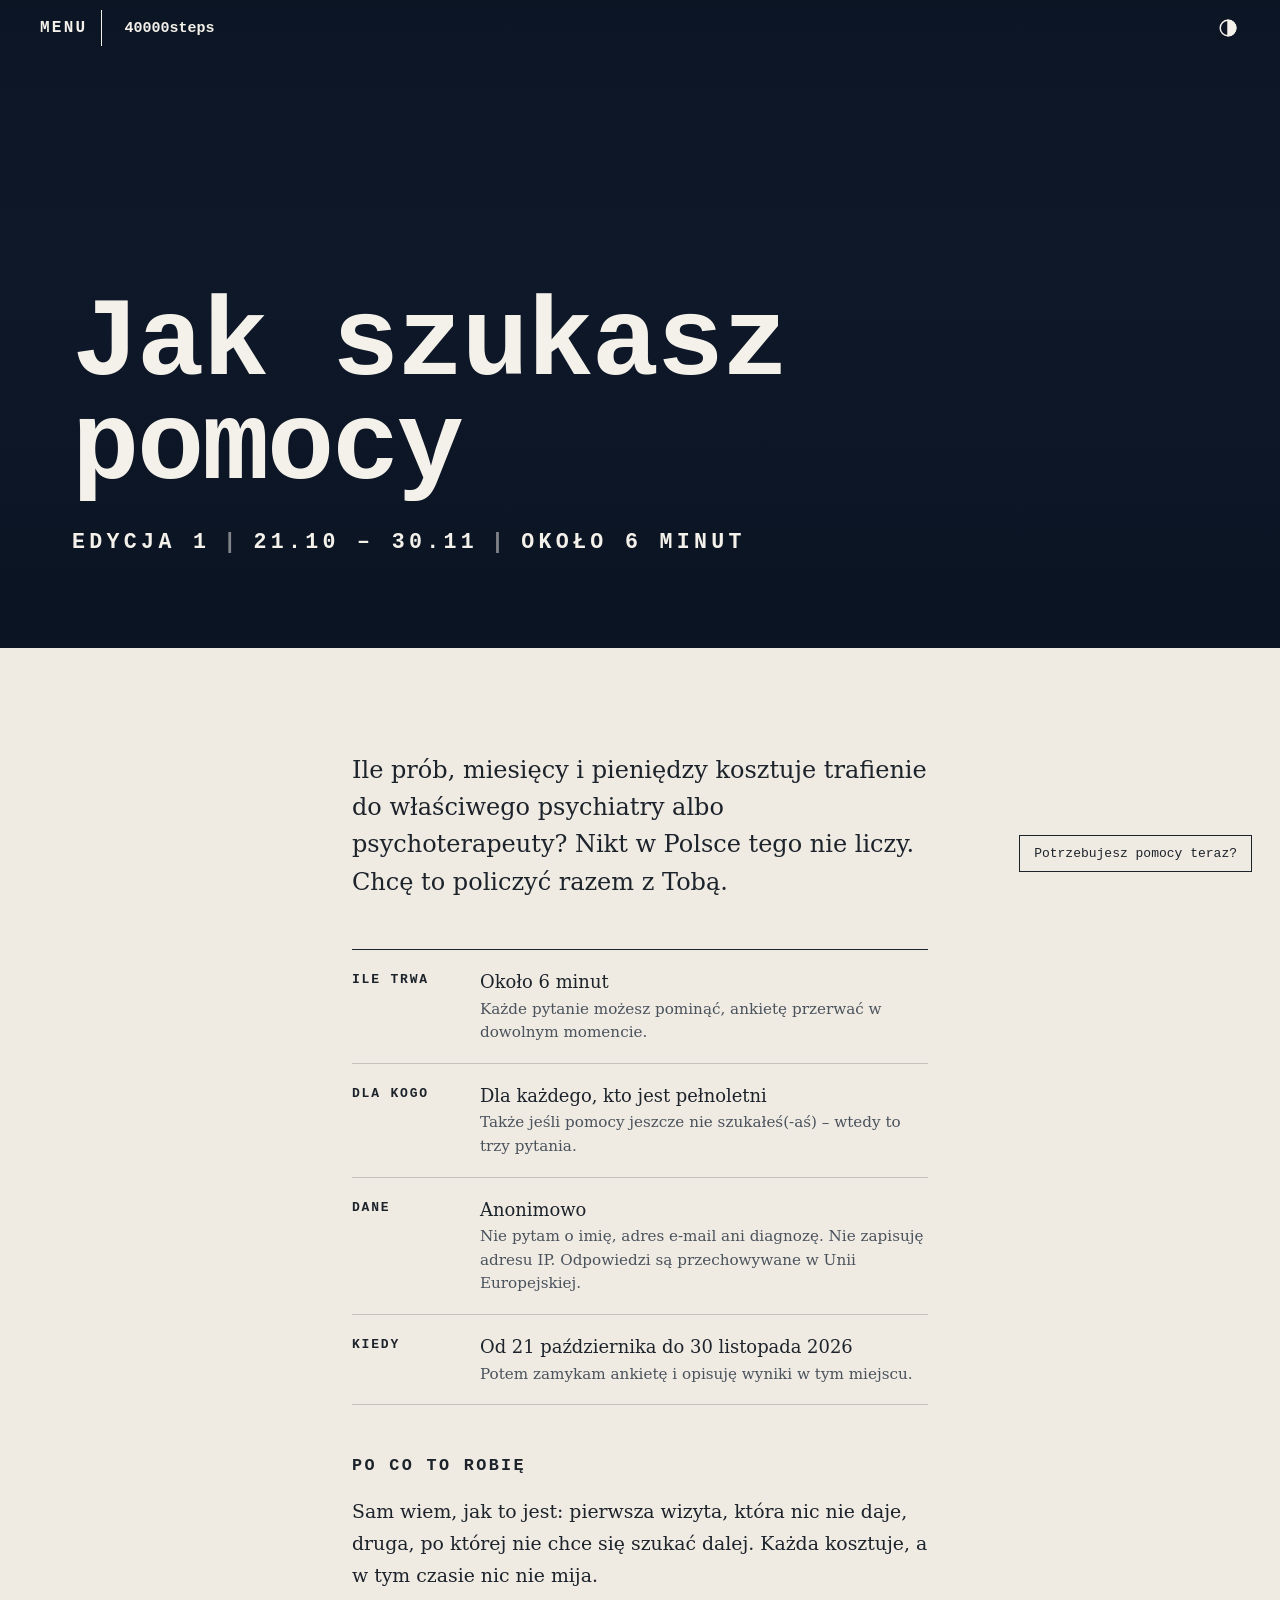
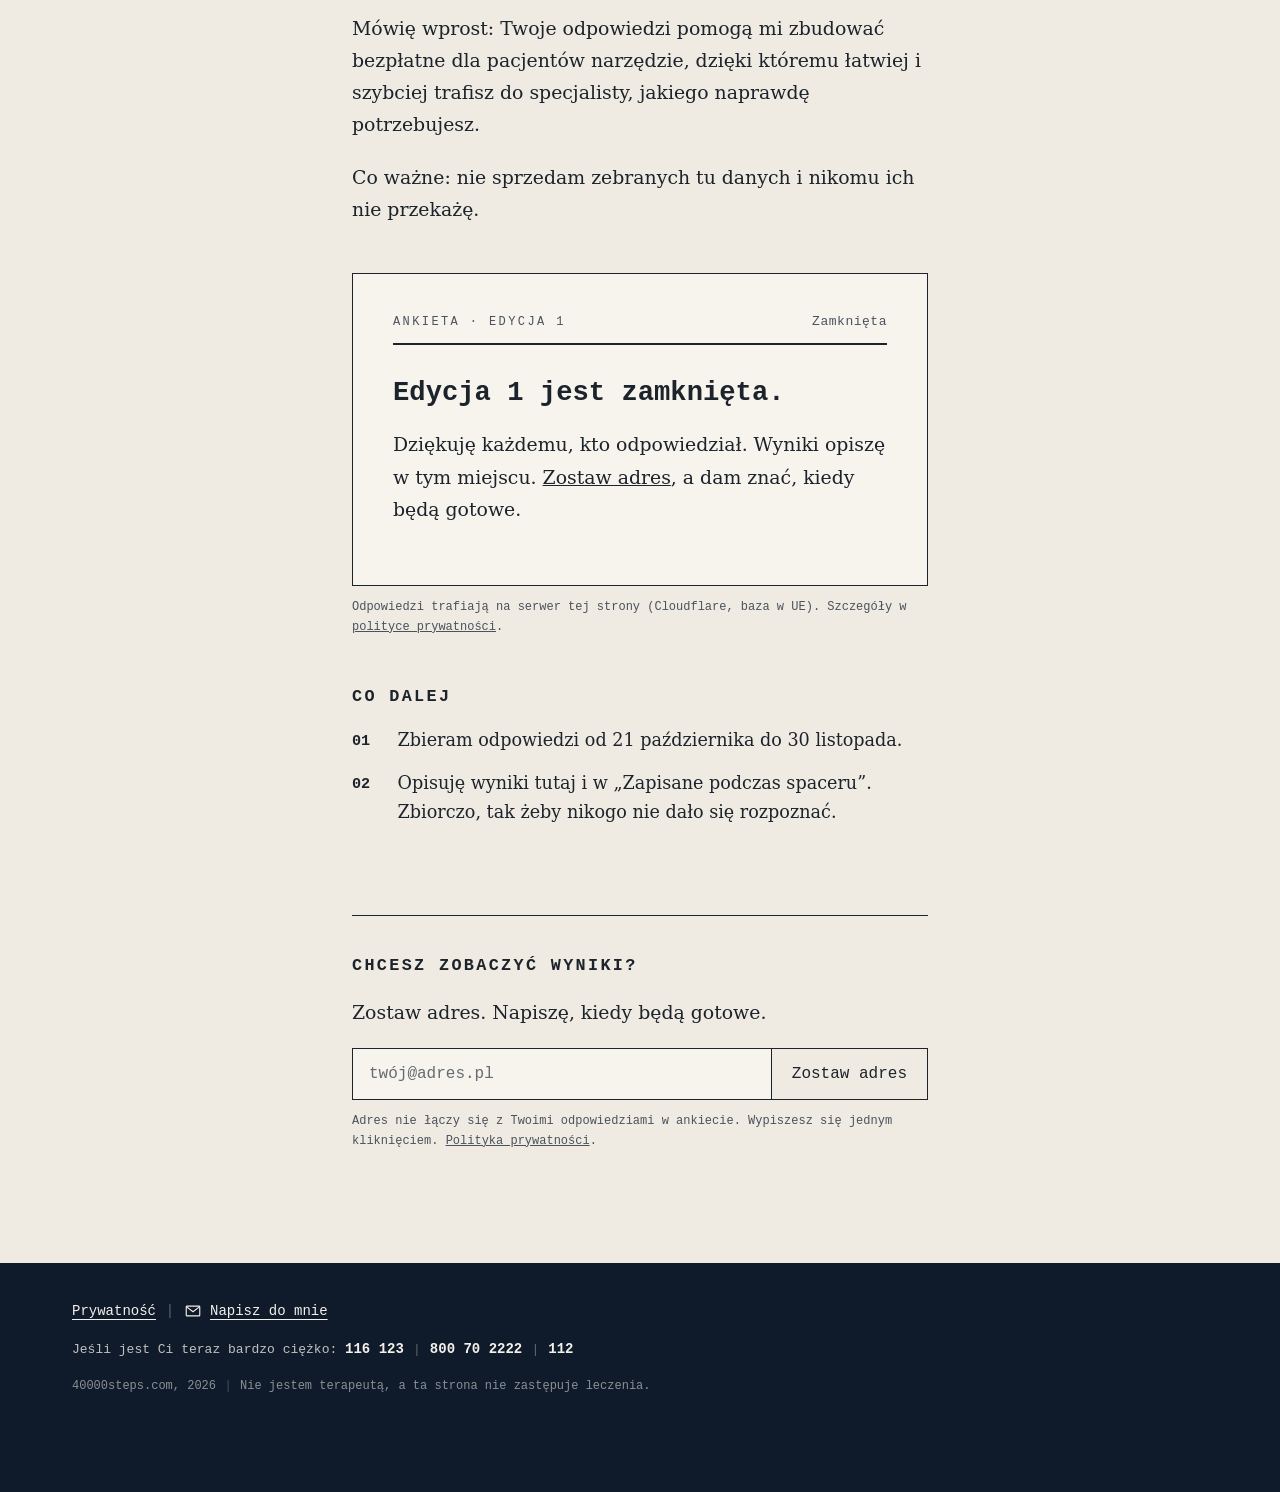
==== commit 9a0108ab: "Jak szukasz pomocy: bez linii z numerami pomocowymi nad treścią (są w stopce) Co-Authored-By: Claude" ====
--- a/public/jak-szukasz-pomocy/index.html
+++ b/public/jak-szukasz-pomocy/index.html
@@ -238,9 +238,6 @@
   /* ── Jak szukasz pomocy ── */
   .hero { background: linear-gradient(180deg, rgba(10,18,32,.62) 0%, rgba(10,18,32,.2) 40%, rgba(10,18,32,.78) 100%), url(/assets/img/beach-6325.jpg) center 45% / cover no-repeat var(--night); }
   :root[data-theme="contrast"] .hero { background-image: linear-gradient(180deg, rgba(0,0,0,.7), rgba(0,0,0,.55) 50%, rgba(0,0,0,.9)), url(/assets/img/beach-6325.jpg) !important; }
-  .crisis-line { font-family: var(--mono); font-size: 14px !important; line-height: 1.6 !important; padding: 14px 0; margin-bottom: 40px !important; border-top: 1.5px solid var(--ink); border-bottom: 1px solid color-mix(in srgb, var(--ink) 20%, transparent); }
-  .crisis-line a { font-weight: 700; text-decoration: none; white-space: nowrap; }
-  .crisis-line .sep { margin: 0 .6em; opacity: .45; }
 
   .survey { margin-top: 48px; border: 1.5px solid var(--ink); background: var(--field); padding: clamp(22px, 4vw, 40px); scroll-margin-top: 24px; }
   :root[data-theme="contrast"] .survey { border-width: 2px; }
@@ -321,7 +318,6 @@
 
 <main>
   <div class="col">
-    <p class="crisis-line">Jeśli jest Ci teraz bardzo ciężko, nie zaczynaj od ankiety. Zadzwoń: <a href="tel:800702222">800 70 2222</a><span class="sep">|</span><a href="tel:116123">116 123</a><span class="sep">|</span><a href="tel:112">112</a></p>
 
     <p class="lead">Ile prób, miesięcy i pieniędzy kosztuje trafienie do właściwego psychiatry albo psychoterapeuty? Nikt w Polsce tego nie liczy. Chcę to policzyć razem z Tobą.</p>
 
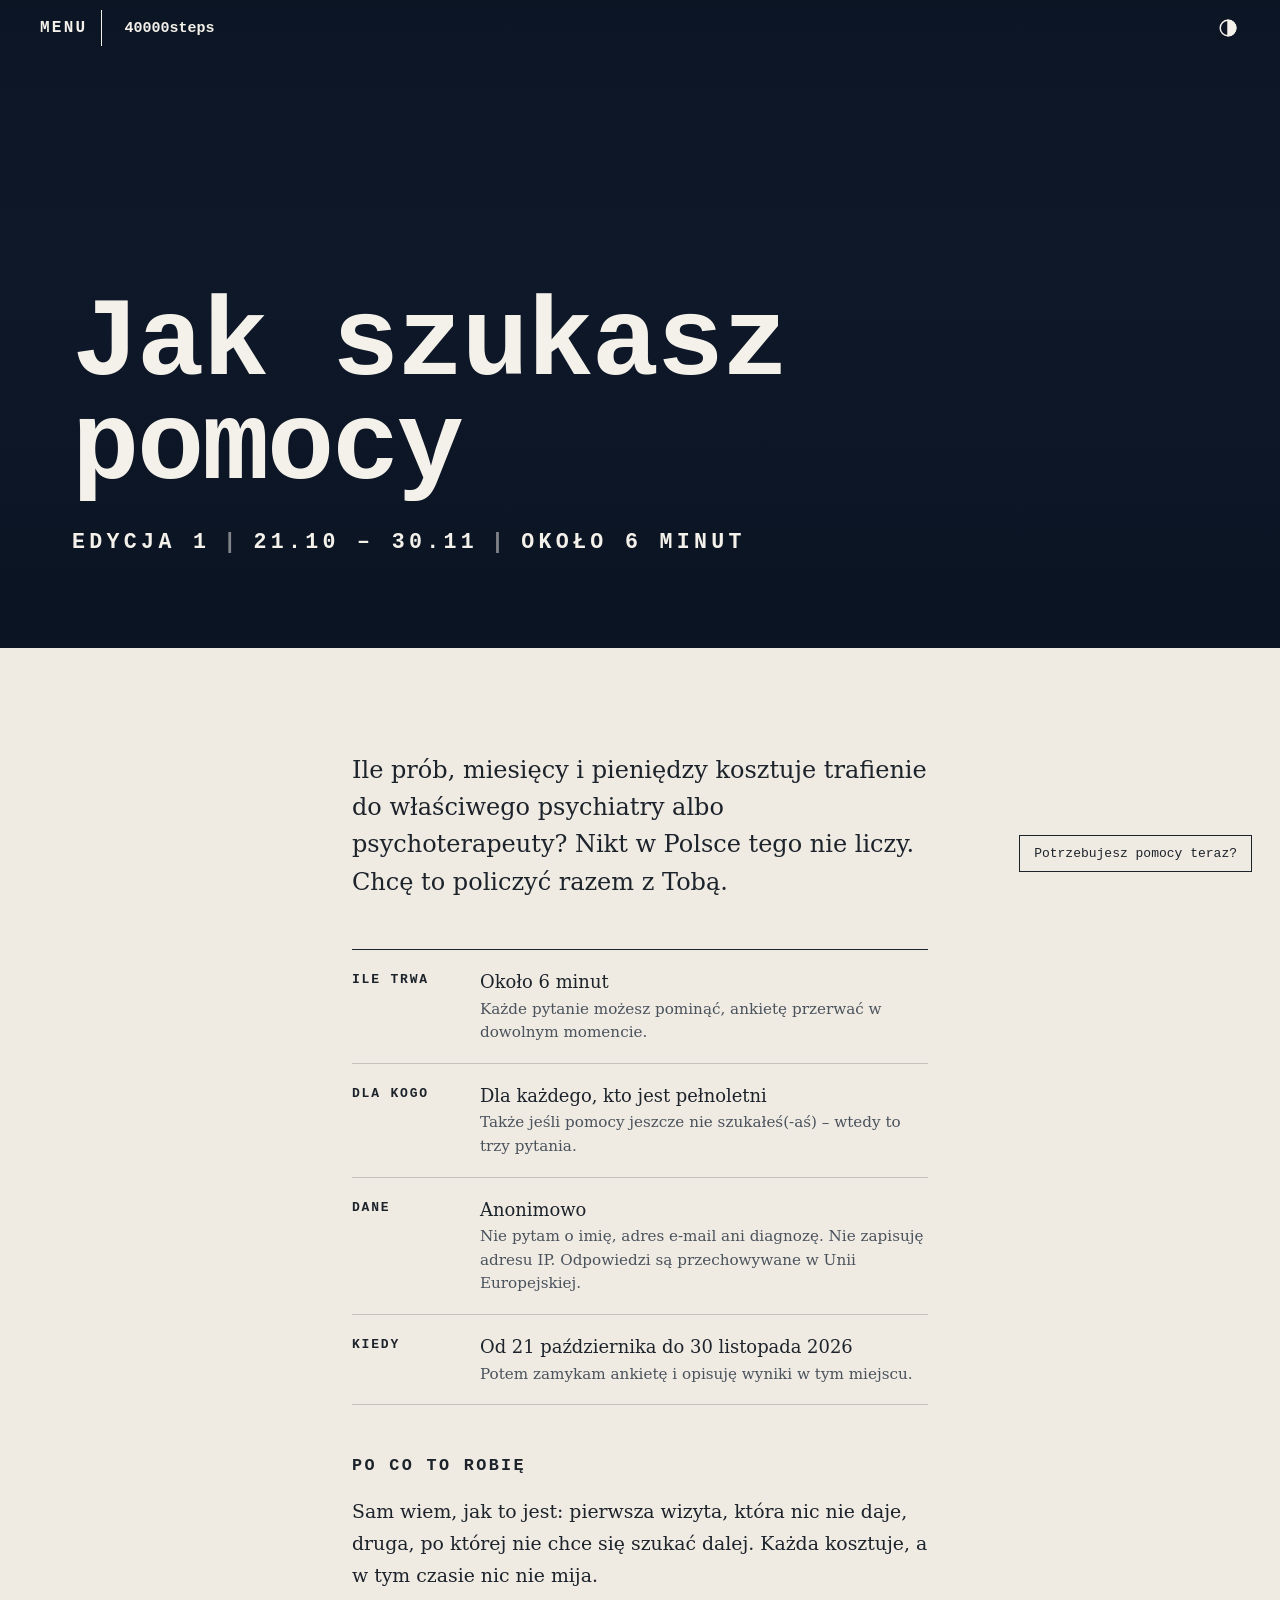
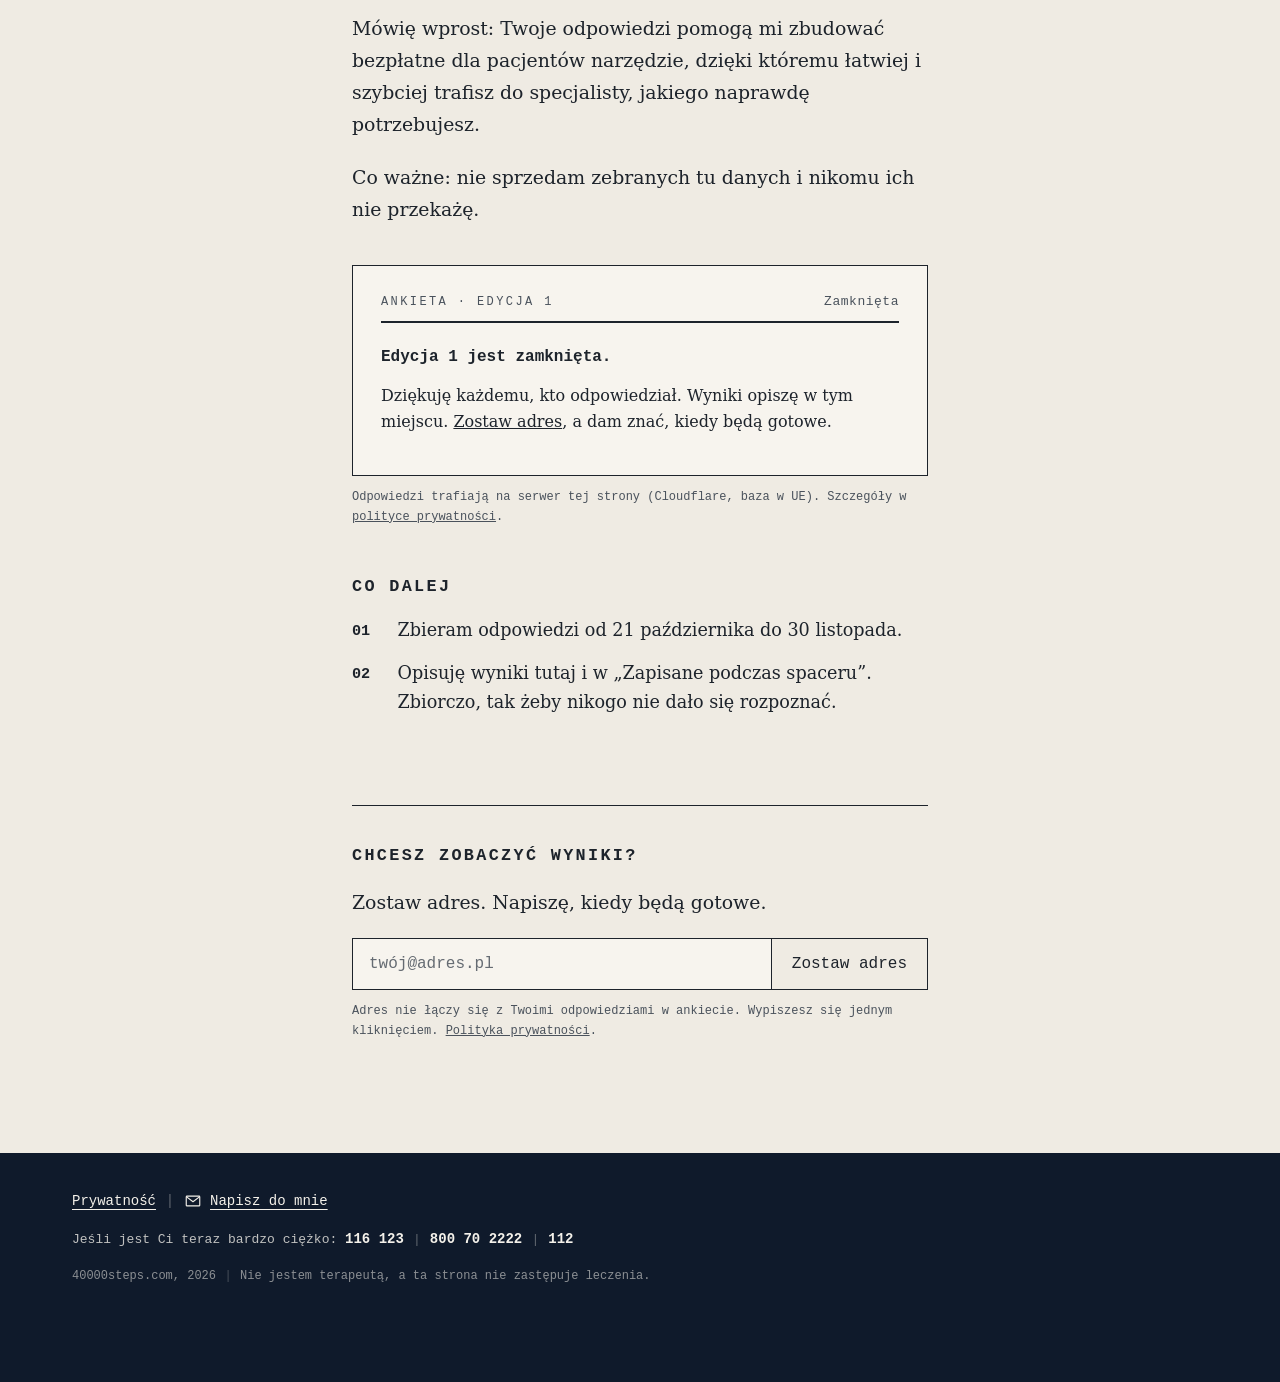
==== commit 2cccbcac: "Jak szukasz pomocy: mniejsza, spokojniejsza karta ankiety Co-Authored-By: Claude Opus 5.5 <noreply@a" ====
--- a/public/jak-szukasz-pomocy/index.html
+++ b/public/jak-szukasz-pomocy/index.html
@@ -298,6 +298,22 @@
   form.sub button[disabled] { opacity: .6; cursor: wait; }
   .results .note { margin-top: 12px; }
   .note.ok { color: var(--ink); }
+  /* Kompaktowa karta ankiety, żeby nie dominowała nad treścią */
+  .survey { padding: clamp(18px, 3vw, 28px); margin-top: 40px; }
+  .survey p { font-size: 1rem; line-height: 1.6; margin-bottom: .8em; }
+  .sv-bar { margin: 12px 0 22px; }
+  .sv-big { font-size: clamp(1.08rem, 2vw, 1.22rem); margin-bottom: 10px; }
+  .sv-q { font-size: clamp(1.05rem, 2vw, 1.18rem); }
+  .sv-hint { font-size: .95rem !important; }
+  .sv-opts { margin-top: 14px; gap: 6px; }
+  .sv-opt { padding: 9px 12px; min-height: 44px; font-size: .96rem; }
+  .sv-chip { padding: 8px 14px; font-size: 14px; }
+  .sv-consent { margin-top: 14px; font-size: .95rem; line-height: 1.5; }
+  .sv-consent input { width: 18px; height: 18px; }
+  .sv-text textarea { font-size: 1rem; min-height: 7rem; }
+  .sv-nav { margin-top: 22px; }
+  .survey .btn { padding: 11px 16px; font-size: .95rem; }
+  .btn.solid[disabled], .btn.solid[disabled]:hover { background: transparent; color: var(--ink); opacity: .45; }
   .sos { position: fixed; right: clamp(12px, 3vw, 28px); bottom: clamp(12px, 3vw, 28px); z-index: 20; font-family: var(--mono); font-size: 13px; padding: 10px 14px; background: var(--bar-bg); color: var(--ink); border: 1.5px solid var(--ink); text-decoration: none; }
   .sos:hover { background: var(--ink); color: var(--sand); }
 </style>
